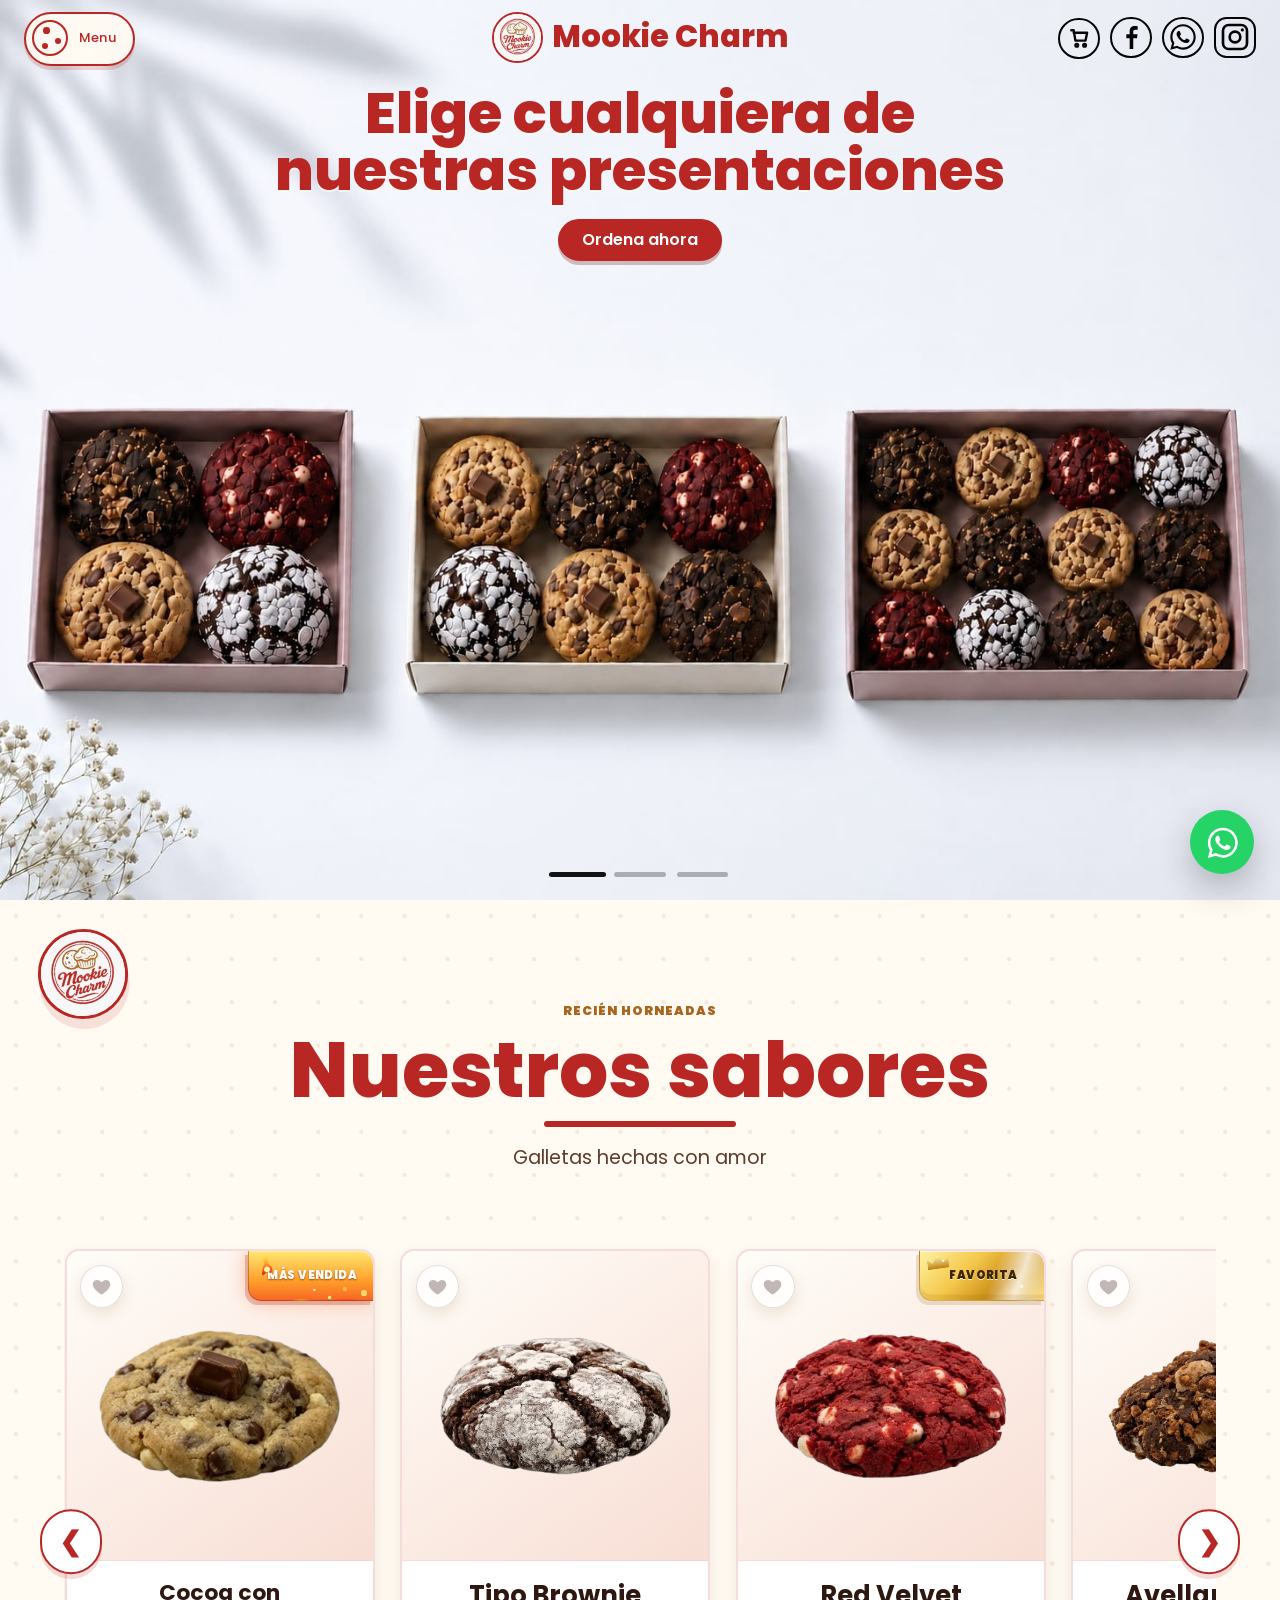
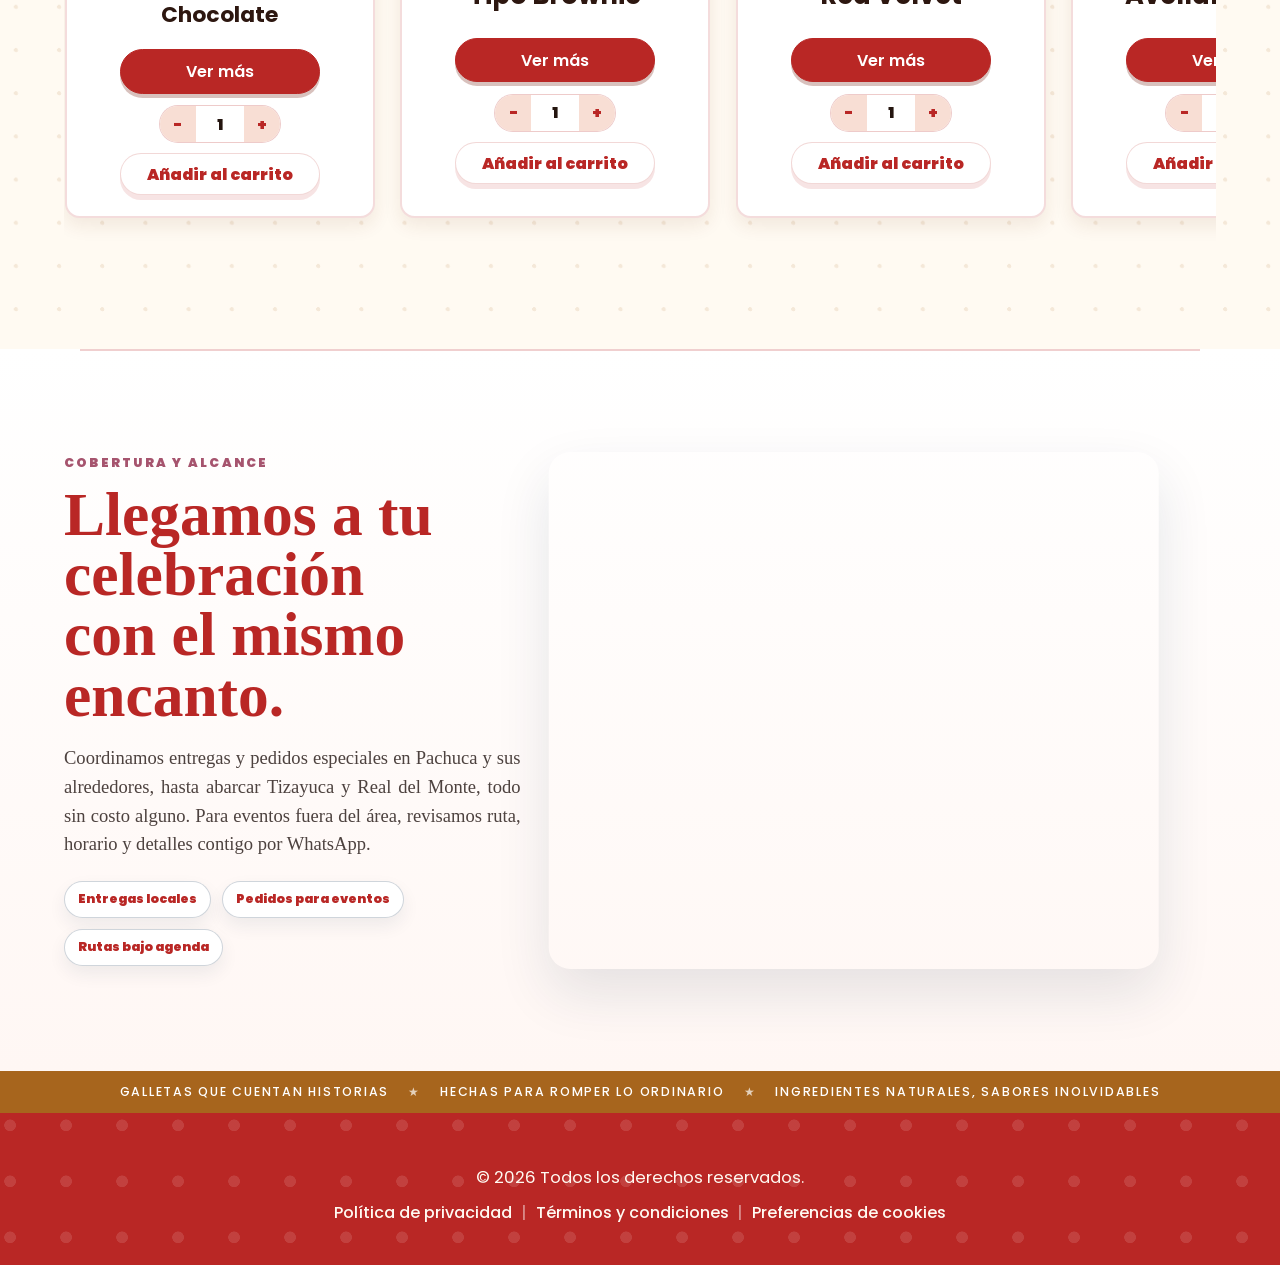
==== index.html @ daa5ffee "sitio web" ====
<!DOCTYPE html>
<html lang="es">
<head>
  <meta charset="UTF-8">
  <meta name="viewport" content="width=device-width, initial-scale=1.0">
  <title>Mookie Charm</title>
  <link rel="icon" type="image/png" href="fotos de la parte principal/favicon.png">
  <link rel="stylesheet" href="styles.css">
</head>
<body>
  <div class="scroll-brand-bar">
    <a class="brand-title" href="index.html" aria-label="Ir al inicio">
      <img class="brand-logo-mark" src="fotos de la parte principal/logo.jpg" alt="">
      <span>Mookie Charm</span>
    </a>
    <div class="brand-socials" aria-label="Redes sociales">
      <a href="https://www.facebook.com/share/p/1GnCS7FKeV/" aria-label="Facebook">
        <svg aria-hidden="true" viewBox="0 0 24 24">
          <path d="M13.7 21v-8h2.8l.4-3h-3.2V8.1c0-.9.3-1.5 1.6-1.5H17V3.9c-.7-.1-1.4-.2-2.2-.2-2.2 0-3.8 1.4-3.8 3.9V10H8.5v3H11v8h2.7Z"/>
        </svg>
      </a>
      <a href="https://wa.me/5217711989704" aria-label="WhatsApp">
        <svg aria-hidden="true" viewBox="0 0 32 32">
          <path d="M16.02 3.2c-7.02 0-12.72 5.7-12.72 12.72 0 2.35.64 4.54 1.76 6.42l-1.78 6.5 6.68-1.75a12.6 12.6 0 0 0 6.06 1.54c7.02 0 12.72-5.7 12.72-12.72S23.04 3.2 16.02 3.2Zm0 23.26c-1.96 0-3.78-.54-5.36-1.48l-.38-.23-3.96 1.04 1.06-3.86-.25-.4a10.45 10.45 0 0 1-1.66-5.61c0-5.83 4.73-10.56 10.56-10.56s10.56 4.73 10.56 10.56-4.74 10.54-10.57 10.54Zm5.8-7.9c-.32-.16-1.88-.93-2.17-1.03-.29-.11-.5-.16-.71.16-.21.31-.81 1.03-.99 1.24-.18.21-.37.24-.69.08-.32-.16-1.34-.49-2.55-1.57-.94-.84-1.58-1.88-1.76-2.19-.18-.32-.02-.49.14-.65.14-.14.32-.37.48-.56.16-.18.21-.32.32-.53.11-.21.05-.4-.03-.56-.08-.16-.71-1.71-.98-2.35-.26-.62-.52-.53-.71-.54h-.61c-.21 0-.56.08-.85.4-.29.32-1.11 1.08-1.11 2.64 0 1.56 1.14 3.07 1.3 3.28.16.21 2.24 3.42 5.43 4.8.76.33 1.35.52 1.81.67.76.24 1.45.21 2 .13.61-.09 1.88-.77 2.15-1.51.26-.74.26-1.38.18-1.51-.08-.13-.29-.21-.61-.37Z"/>
        </svg>
      </a>
      <a href="https://www.instagram.com/mookiecharm?igsh=eWw3ZDB4d2VwajE=" aria-label="Instagram">
        <svg aria-hidden="true" viewBox="0 0 24 24">
          <path d="M7.4 2h9.2A5.4 5.4 0 0 1 22 7.4v9.2a5.4 5.4 0 0 1-5.4 5.4H7.4A5.4 5.4 0 0 1 2 16.6V7.4A5.4 5.4 0 0 1 7.4 2Zm-.2 2A3.2 3.2 0 0 0 4 7.2v9.6A3.2 3.2 0 0 0 7.2 20h9.6a3.2 3.2 0 0 0 3.2-3.2V7.2A3.2 3.2 0 0 0 16.8 4H7.2Zm10.3 1.5a1.2 1.2 0 1 1 0 2.4 1.2 1.2 0 0 1 0-2.4ZM12 7a5 5 0 1 1 0 10 5 5 0 0 1 0-10Zm0 2a3 3 0 1 0 0 6 3 3 0 0 0 0-6Z"/>
        </svg>
      </a>
    </div>
  </div>

  <button class="cart-toggle" type="button" aria-controls="orderCart" aria-expanded="false" aria-label="Abrir carrito">
    <svg aria-hidden="true" viewBox="0 0 24 24">
      <path d="M7 7h12.2l-1.45 7.2H8.55L7 4.8H4.8"/>
      <circle cx="9.8" cy="18.4" r="1.25"/>
      <circle cx="16.9" cy="18.4" r="1.25"/>
    </svg>
    <span class="cart-count" aria-live="polite">0</span>
  </button>

  <aside class="order-cart" id="orderCart" aria-hidden="true" aria-label="Carrito de pedido">
    <div class="cart-panel">
      <div class="cart-header">
        <div>
          <p>Tu pedido</p>
          <h2>Carrito</h2>
        </div>
        <button class="cart-close" type="button" aria-label="Cerrar carrito">&times;</button>
      </div>

      <div class="cart-items" aria-live="polite">
        <a class="cart-empty" href="#sabores">Agregar galletas</a>
      </div>

      <form class="cart-form">
        <label>
          <span class="field-label">Nombre <span class="required-note">(obligatorio)</span></span>
          <input type="text" name="customerName" autocomplete="name" placeholder="Tu nombre" required>
        </label>
        <label>
          Fecha de entrega
          <div class="date-selects" aria-describedby="deliveryDateError">
            <select name="deliveryDay" aria-label="D&iacute;a de entrega" required>
              <option value="">D&iacute;a</option>
            </select>
            <select name="deliveryMonth" aria-label="Mes de entrega" required>
              <option value="">Mes</option>
            </select>
            <select name="deliveryYear" aria-label="A&ntilde;o de entrega" required>
              <option value="">A&ntilde;o</option>
            </select>
          </div>
          <input type="hidden" name="deliveryTime" required>
          <span class="cart-field-error" id="deliveryDateError" aria-live="polite"></span>
        </label>
        <label>
          <span class="field-label">Detalles del pedido <span class="optional-note">(opcional)</span></span>
          <textarea name="orderNotes" rows="3" placeholder="Empaque, direcci&oacute;n o alg&uacute;n detalle especial"></textarea>
        </label>
      </form>

      <div class="cart-reminder">
        <h3>Recuerda</h3>
        <p class="cart-lead-time">Realiza tu orden con por lo menos 2 d&iacute;as de anticipaci&oacute;n.</p>
        <p class="cart-advance-payment">Para que tu pedido sea tomado en cuenta tendr&aacute;s que anticipar el 50% del precio total de tu compra.</p>
        <p class="cart-production-time">Los tiempos de producci&oacute;n por galleta pueden variar.</p>
      </div>

      <p class="availability-hint">Agrega una fecha para continuar.</p>
      <button class="verify-availability" type="button" disabled>Verificar disponibilidad</button>
      <button class="cart-whatsapp" type="button" disabled>Continuar orden en WhatsApp</button>
    </div>
  </aside>

  <header class="hero" id="inicio" aria-label="Portada Mookie Charm">
    <div class="slider" aria-hidden="true">
      <!-- Imagen cambiante 1 -->
      <div class="slide slide-packages is-active" data-title="Presentaciones Mookie Charm" style="background-image: url('fotos de la parte principal/carrusel cajas.jpeg');"></div>

      <!-- Imagen cambiante 2 -->
      <div class="slide slide-pink" data-title="Galletas artesanales" style="background-image: url('fotos de la parte principal/banner\ que\ te\ lleva\ otro\ lado.jpeg');"></div>

      <!-- Imagen cambiante 3 -->
      <div class="slide slide-cookie" data-title="Catering dulce" style="background-image: url('fotos de la parte principal/tercer imagen del carrusel.jpeg');"></div>

      <!-- Para agregar mas imagenes cambiantes, copia una linea de arriba y cambia la ruta -->
    </div>

    <div class="logo-detail-stamp logo-detail-stamp-top" aria-hidden="true">
      <img src="fotos de la parte principal/logo.jpg" alt="">
    </div>
    <div class="logo-detail-rings" aria-hidden="true"></div>

    <div class="special-orders-content">
      <h1>Pedidos especiales</h1>
      <p>Todo lo que deseas y muchos más</p>
      <a class="special-orders-button" href="catering.html">Conocer más</a>
    </div>

    <div class="packages-content" aria-label="Presentaciones Mookie Charm">
      <div class="packages-heading">
        <h1>Elige cualquiera de nuestras presentaciones</h1>
        <a class="packages-button" href="catering.html">Ordena ahora</a>
      </div>
    </div>

    <button class="menu-toggle" type="button" aria-controls="sideMenu" aria-expanded="false">
      <span class="menu-orbit" aria-hidden="true">
        <span></span>
        <span></span>
        <span></span>
      </span>
      <span class="menu-label">Menu</span>
    </button>

    <nav class="side-menu" id="sideMenu" aria-label="Menú principal" aria-hidden="true">
      <div class="menu-topline">
        <a class="menu-brand" href="index.html">Mookie Charm</a>
        <button class="close-menu" type="button" aria-label="Cerrar menú">
          <span>Cerrar</span>
          <span aria-hidden="true">×</span>
        </button>
      </div>
      <div class="menu-stage">
        <div class="menu-links">
          <a href="index.html">
            <span class="menu-number">01</span>
            <span class="menu-link-title">Inicio</span>
            <svg class="menu-link-illustration menu-home-icon" aria-hidden="true" viewBox="0 0 100 100"><path d="M15 47 50 17l35 30M24 43v39h52V43M41 82V59h18v23"/><path d="M68 25v-9h10v18"/></svg>
          </a>
          <a href="nosotros.html">
            <span class="menu-number">02</span>
            <span class="menu-link-title">Nosotros</span>
            <svg class="menu-link-illustration menu-bowl-icon" aria-hidden="true" viewBox="0 0 100 100"><path d="M18 49h64c-2 25-15 35-32 35S20 74 18 49Z"/><path d="M25 56c15 7 35 7 50 0M63 47 78 15M70 17l13 6"/><path class="menu-stir-line" d="M38 39c8-7 21-7 29 0"/></svg>
          </a>
          <a href="catering.html">
            <span class="menu-number">03</span>
            <span class="menu-link-title">Pedidos especiales</span>
            <svg class="menu-link-illustration menu-gift-icon" aria-hidden="true" viewBox="0 0 100 100"><g class="menu-cookie-base"><circle cx="43" cy="64" r="22"/><circle cx="34" cy="57" r="2.2"/><circle cx="50" cy="54" r="2.2"/><circle cx="54" cy="70" r="2.2"/><circle cx="38" cy="73" r="2.2"/></g><g class="menu-piping-bag"><path d="M52 21 82 34 64 55 41 41Z"/><path d="m64 55-7 8-6-13"/><path d="M60 26 48 39M72 31 58 47"/></g><g class="menu-sprinkles"><path d="M67 62h5M61 72l4 3M76 50l4-3M70 75l5-1"/></g></svg>
          </a>
          <a class="menu-coverage-link" href="#cobertura-alcance">
            <span class="menu-number">04</span>
            <span class="menu-link-title">Cobertura y alcance</span>
            <svg class="menu-link-illustration menu-map-icon" aria-hidden="true" viewBox="0 0 100 100"><path class="menu-map-paper" d="M15 23 38 15l24 8 23-8v62l-23 8-24-8-23 8Z"/><path class="menu-map-fold" d="M38 15v62M62 23v62"/><path class="menu-map-route" d="M25 65c10-21 22-6 31-25 6-12 15-13 22-5"/><g class="menu-map-pin"><path d="M71 24c7 0 12 5 12 12 0 9-12 21-12 21S59 45 59 36c0-7 5-12 12-12Z"/><circle cx="71" cy="36" r="4"/></g></svg>
          </a>
        </div>
      </div>
      <div class="menu-crumbs" aria-hidden="true">
        <span></span><span></span><span></span><span></span><span></span>
      </div>
    </nav>

    <div class="slide-lines" aria-label="Indicadores del carrusel">
      <button class="slide-line is-active" type="button" aria-label="Ver imagen 1"></button>
      <button class="slide-line" type="button" aria-label="Ver imagen 2"></button>
      <button class="slide-line" type="button" aria-label="Ver imagen 3"></button>
      <!-- Si agregas mas imagenes al carrusel, agrega aqui otra linea indicadora -->
    </div>
  </header>

  <div class="flavors legacy-flavors" aria-hidden="true">
    <h1>Nuestros sabores</h1>

    <section class="flavor-card flavor-green flavor-featured">
      <div class="flavor-image cookie-visual featured-cookie">
        <img src="fotos de la parte principal/galleta-banner.png" alt="Galleta de cocoa con chocolate semiamargo">
      </div>
      <div class="flavor-copy">
        <h2>Cocoa con Chocolate Semiamargo</h2>
        <p>Galleta elaborada con cacao y trozos de chocolate semiamargo que ofrecen un sabor intenso y equilibrado.</p>
        <div class="flavor-actions">
          <a class="order-button" href="#">Ordena Ahora</a>
          <button class="info-button" type="button" aria-expanded="false" aria-controls="firstCookieDetails">
            Más información
          </button>
        </div>
      </div>
    </section>

    <section class="cookie-details" id="firstCookieDetails" aria-hidden="true">
      <div class="cookie-details-inner">
        <h3>Cocoa con Chocolate Semiamargo</h3>
        <p>
          Una galleta de sabor intenso elaborada con cacao y generosos trozos de chocolate
          semiamargo. Su centro es suave, sus bordes ligeramente crujientes y la dulzura se
          mantiene equilibrada para resaltar las notas profundas del chocolate.
        </p>
        <div class="cookie-details-highlights">
          <span>Cacao intenso</span>
          <span>Centro suave</span>
          <span>Chocolate semiamargo</span>
        </div>
      </div>
    </section>

    <section class="flavor-card flavor-pink">
      <div class="flavor-image cookie-visual">
        <img src="fotos de la parte principal/galleta2-banner.png" alt="Galleta tipo brawnie">
      </div>
      <div class="flavor-copy">
        <h2>Tipo Brawnie</h2>
        <p>Una mezcla suave y dulce con chispas de chocolate que hacen cada mordida mas especial.</p>
        <div class="flavor-actions">
          <a class="order-button" href="#">Ordena Ahora</a>
          <a class="info-button" href="#">Mas informacion</a>
        </div>
      </div>
    </section>

    <section class="flavor-card flavor-yellow">
      <div class="flavor-image cookie-visual">
        <img src="fotos de la parte principal/galleta3-banner.png" alt="Galleta red velvet">
      </div>
      <div class="flavor-copy">
        <h2>Red Velvet</h2>
        <p>Fresca, aromatica y con un toque citrico que combina perfecto con una textura crujiente.</p>
        <div class="flavor-actions">
          <a class="order-button" href="#">Ordena Ahora</a>
          <a class="info-button" href="#">Mas informacion</a>
        </div>
      </div>
    </section>

    <section class="flavor-card flavor-blue">
      <div class="flavor-image cookie-visual">
        <img src="fotos de la parte principal/galleta4-banner.png" alt="Galleta avellana royal">
      </div>
      <div class="flavor-copy">
        <h2>Avellana Royal</h2>
        <p>Galleta cremosa con pedacitos de chocolate y un sabor clasico para los amantes de lo dulce.</p>
        <div class="flavor-actions">
          <a class="order-button" href="#">Ordena Ahora</a>
          <a class="info-button" href="#">Mas informacion</a>
        </div>
      </div>
    </section>

    <section class="flavor-card flavor-orange">
      <div class="flavor-image cookie-visual">
        <img src="fotos de la parte principal/galleta5-banner.png" alt="Galleta mantequilla con chocolate">
      </div>
      <div class="flavor-copy">
        <h2>Mantequilla con Chocolate</h2>
        <p>Notas calidas de canela y caramelo para una galleta suave, intensa y muy aromatica.</p>
        <div class="flavor-actions">
          <a class="order-button" href="#">Ordena Ahora</a>
          <a class="info-button" href="#">Mas informacion</a>
        </div>
      </div>
    </section>

    <section class="flavor-card flavor-lavender">
      <div class="flavor-image cookie-visual">
        <img src="fotos de la parte principal/galleta6-banner.png" alt="Galleta cocoa con chocolate semiamargo">
      </div>
      <div class="flavor-copy">
        <h2>Cocoa con Chocolate Semiamargo</h2>
        <p>Un sabor elegante con cacao ligero, color vibrante y una dulzura balanceada en cada pieza.</p>
        <div class="flavor-actions">
          <a class="order-button" href="#">Ordena Ahora</a>
          <a class="info-button" href="#">Mas informacion</a>
        </div>
      </div>
    </section>
  </div>

  <main class="products-section reveal-section" id="sabores">
    <div class="logo-detail-stamp logo-detail-stamp-products" aria-hidden="true">
      <img src="fotos de la parte principal/logo.jpg" alt="">
    </div>
    <div class="products-heading">
      <p class="products-kicker">Recién horneadas</p>
      <h1>Nuestros sabores</h1>
      <p>Galletas hechas con amor</p>
    </div>

    <div class="products-carousel-shell">
      <button class="products-arrow products-prev" type="button" aria-label="Ver productos anteriores">
        <span aria-hidden="true">&#10094;</span>
      </button>

      <div class="products-carousel" aria-label="Carrusel de productos">
        <article class="product-card product-card-cocoa">
          <div class="product-image">
            <img src="fotos de la parte principal/galleta-nueva.png" alt="Galleta m&aacute;s vendida">
            <button class="favorite-toggle" type="button" aria-label="Marcar Cocoa con Chocolate como favorita" aria-pressed="false">
              <svg aria-hidden="true" viewBox="0 0 24 24">
                <path d="M12 21s-7.2-4.35-9.35-8.9C.85 8.3 3.1 4.5 7.05 4.5c2.05 0 3.7 1.1 4.95 2.7 1.25-1.6 2.9-2.7 4.95-2.7 3.95 0 6.2 3.8 4.4 7.6C19.2 16.65 12 21 12 21Z"/>
              </svg>
            </button>
            <span class="product-badge product-badge-bestseller">
              Más vendida
            </span>
          </div>
          <div class="product-card-content">
            <h2>Cocoa con Chocolate</h2>
            <button class="product-more" type="button" data-product="cocoa" aria-expanded="false">Ver más</button>
            <div class="product-order-controls" data-product="cocoa">
              <div class="quantity-control" aria-label="Cantidad de Cocoa con Chocolate">
                <button class="quantity-step" type="button" data-action="decrease" aria-label="Disminuir cantidad">-</button>
                <input class="quantity-input" type="number" min="1" max="50" value="1" inputmode="numeric" aria-label="Cantidad">
                <button class="quantity-step" type="button" data-action="increase" aria-label="Aumentar cantidad">+</button>
              </div>
              <button class="add-to-cart" type="button" data-product="cocoa">A&ntilde;adir al carrito</button>
            </div>
          </div>
        </article>

        <article class="product-card">
          <div class="product-image">
            <img src="fotos de la parte principal/galleta2-banner.png" alt="Galleta tipo brownie">
            <button class="favorite-toggle" type="button" aria-label="Marcar Tipo Brownie como favorita" aria-pressed="false">
              <svg aria-hidden="true" viewBox="0 0 24 24">
                <path d="M12 21s-7.2-4.35-9.35-8.9C.85 8.3 3.1 4.5 7.05 4.5c2.05 0 3.7 1.1 4.95 2.7 1.25-1.6 2.9-2.7 4.95-2.7 3.95 0 6.2 3.8 4.4 7.6C19.2 16.65 12 21 12 21Z"/>
              </svg>
            </button>
          </div>
          <div class="product-card-content">
            <h2>Tipo Brownie</h2>
            <button class="product-more" type="button" data-product="brownie" aria-expanded="false">Ver más</button>
            <div class="product-order-controls" data-product="brownie">
              <div class="quantity-control" aria-label="Cantidad de Tipo Brownie">
                <button class="quantity-step" type="button" data-action="decrease" aria-label="Disminuir cantidad">-</button>
                <input class="quantity-input" type="number" min="1" max="50" value="1" inputmode="numeric" aria-label="Cantidad">
                <button class="quantity-step" type="button" data-action="increase" aria-label="Aumentar cantidad">+</button>
              </div>
              <button class="add-to-cart" type="button" data-product="brownie">A&ntilde;adir al carrito</button>
            </div>
          </div>
        </article>

        <article class="product-card">
          <div class="product-image">
            <img src="fotos de la parte principal/galleta3-banner.png" alt="Galleta Red Velvet">
            <button class="favorite-toggle" type="button" aria-label="Marcar Red Velvet como favorita" aria-pressed="false">
              <svg aria-hidden="true" viewBox="0 0 24 24">
                <path d="M12 21s-7.2-4.35-9.35-8.9C.85 8.3 3.1 4.5 7.05 4.5c2.05 0 3.7 1.1 4.95 2.7 1.25-1.6 2.9-2.7 4.95-2.7 3.95 0 6.2 3.8 4.4 7.6C19.2 16.65 12 21 12 21Z"/>
              </svg>
            </button>
            <span class="product-badge product-badge-favorite">
              Favorita
            </span>
          </div>
          <div class="product-card-content">
            <h2>Red Velvet</h2>
            <button class="product-more" type="button" data-product="red-velvet" aria-expanded="false">Ver más</button>
            <div class="product-order-controls" data-product="red-velvet">
              <div class="quantity-control" aria-label="Cantidad de Red Velvet">
                <button class="quantity-step" type="button" data-action="decrease" aria-label="Disminuir cantidad">-</button>
                <input class="quantity-input" type="number" min="1" max="50" value="1" inputmode="numeric" aria-label="Cantidad">
                <button class="quantity-step" type="button" data-action="increase" aria-label="Aumentar cantidad">+</button>
              </div>
              <button class="add-to-cart" type="button" data-product="red-velvet">A&ntilde;adir al carrito</button>
            </div>
          </div>
        </article>

        <article class="product-card">
          <div class="product-image">
            <img src="fotos de la parte principal/galleta4-banner.png" alt="Galleta Avellana Royal">
            <button class="favorite-toggle" type="button" aria-label="Marcar Avellana Royal como favorita" aria-pressed="false">
              <svg aria-hidden="true" viewBox="0 0 24 24">
                <path d="M12 21s-7.2-4.35-9.35-8.9C.85 8.3 3.1 4.5 7.05 4.5c2.05 0 3.7 1.1 4.95 2.7 1.25-1.6 2.9-2.7 4.95-2.7 3.95 0 6.2 3.8 4.4 7.6C19.2 16.65 12 21 12 21Z"/>
              </svg>
            </button>
            <span class="product-badge product-badge-new">
              Nueva
            </span>
          </div>
          <div class="product-card-content">
            <h2>Avellana Royal</h2>
            <button class="product-more" type="button" data-product="avellana" aria-expanded="false">Ver más</button>
            <div class="product-order-controls" data-product="avellana">
              <div class="quantity-control" aria-label="Cantidad de Avellana Royal">
                <button class="quantity-step" type="button" data-action="decrease" aria-label="Disminuir cantidad">-</button>
                <input class="quantity-input" type="number" min="1" max="50" value="1" inputmode="numeric" aria-label="Cantidad">
                <button class="quantity-step" type="button" data-action="increase" aria-label="Aumentar cantidad">+</button>
              </div>
              <button class="add-to-cart" type="button" data-product="avellana">A&ntilde;adir al carrito</button>
            </div>
          </div>
        </article>

        <article class="product-card product-card-butter">
          <div class="product-image">
            <img src="fotos de la parte principal/galleta5-banner.png" alt="Galleta de mantequilla con chocolate">
            <button class="favorite-toggle" type="button" aria-label="Marcar Mantequilla con Chocolate como favorita" aria-pressed="false">
              <svg aria-hidden="true" viewBox="0 0 24 24">
                <path d="M12 21s-7.2-4.35-9.35-8.9C.85 8.3 3.1 4.5 7.05 4.5c2.05 0 3.7 1.1 4.95 2.7 1.25-1.6 2.9-2.7 4.95-2.7 3.95 0 6.2 3.8 4.4 7.6C19.2 16.65 12 21 12 21Z"/>
              </svg>
            </button>
          </div>
          <div class="product-card-content">
            <h2>Mantequilla con Chocolate</h2>
            <button class="product-more" type="button" data-product="mantequilla" aria-expanded="false">Ver más</button>
            <div class="product-order-controls" data-product="mantequilla">
              <div class="quantity-control" aria-label="Cantidad de Mantequilla con Chocolate">
                <button class="quantity-step" type="button" data-action="decrease" aria-label="Disminuir cantidad">-</button>
                <input class="quantity-input" type="number" min="1" max="50" value="1" inputmode="numeric" aria-label="Cantidad">
                <button class="quantity-step" type="button" data-action="increase" aria-label="Aumentar cantidad">+</button>
              </div>
              <button class="add-to-cart" type="button" data-product="mantequilla">A&ntilde;adir al carrito</button>
            </div>
          </div>
        </article>

        <article class="product-card">
          <div class="product-image">
            <img src="fotos de la parte principal/galleta6-banner.png" alt="Galleta de cocoa intensa">
            <button class="favorite-toggle" type="button" aria-label="Marcar Cocoa Intensa como favorita" aria-pressed="false">
              <svg aria-hidden="true" viewBox="0 0 24 24">
                <path d="M12 21s-7.2-4.35-9.35-8.9C.85 8.3 3.1 4.5 7.05 4.5c2.05 0 3.7 1.1 4.95 2.7 1.25-1.6 2.9-2.7 4.95-2.7 3.95 0 6.2 3.8 4.4 7.6C19.2 16.65 12 21 12 21Z"/>
              </svg>
            </button>
          </div>
          <div class="product-card-content">
            <h2>Cocoa Intensa</h2>
            <button class="product-more" type="button" data-product="cocoa-intensa" aria-expanded="false">Ver más</button>
            <div class="product-order-controls" data-product="cocoa-intensa">
              <div class="quantity-control" aria-label="Cantidad de Cocoa Intensa">
                <button class="quantity-step" type="button" data-action="decrease" aria-label="Disminuir cantidad">-</button>
                <input class="quantity-input" type="number" min="1" max="50" value="1" inputmode="numeric" aria-label="Cantidad">
                <button class="quantity-step" type="button" data-action="increase" aria-label="Aumentar cantidad">+</button>
              </div>
              <button class="add-to-cart" type="button" data-product="cocoa-intensa">A&ntilde;adir al carrito</button>
            </div>
          </div>
        </article>
      </div>

      <button class="products-arrow products-next" type="button" aria-label="Ver productos siguientes">
        <span aria-hidden="true">&#10095;</span>
      </button>
    </div>

    <section class="product-detail-card" id="productDetail" aria-hidden="true">
      <button class="product-detail-close" type="button" aria-label="Cerrar información">×</button>
      <p class="product-detail-label">Conoce tu galleta</p>
      <h2></h2>
      <p class="product-detail-description"></p>
      <div class="product-detail-highlights"></div>
    </section>
  </main>

  <section class="coverage-section reveal-section" id="cobertura-alcance" aria-labelledby="coverageTitle">
    <div class="coverage-inner">
      <div class="coverage-copy">
        <p class="coverage-kicker">Cobertura y alcance</p>
        <h1 id="coverageTitle">Llegamos a tu celebraci&oacute;n con el mismo encanto.</h1>
        <p>
          Coordinamos entregas y pedidos especiales en Pachuca y sus alrededores,
          hasta abarcar Tizayuca y Real del Monte, todo sin costo alguno. Para
          eventos fuera del &aacute;rea, revisamos ruta, horario y detalles contigo por
          WhatsApp.
        </p>
        <div class="coverage-service-bar" aria-label="Opciones de cobertura">
          <span>Entregas locales</span>
          <span>Pedidos para eventos</span>
          <span>Rutas bajo agenda</span>
        </div>
      </div>

      <div class="coverage-map" aria-label="Mapa de Google Maps de Pachuca">
        <iframe
          title="Mapa de Pachuca, Hidalgo"
          src="https://www.google.com/maps?q=Pachuca%20de%20Soto%2C%20Hidalgo%2C%20Mexico&z=12&output=embed"
          loading="lazy"
          referrerpolicy="no-referrer-when-downgrade"
          allowfullscreen>
        </iframe>
      </div>
    </div>
  </section>

  <div class="about-marquee" aria-hidden="true">
    <span>Galletas que cuentan historias</span>
    <span>Hechas para romper lo ordinario</span>
    <span>Ingredientes naturales, sabores inolvidables</span>
  </div>

  <footer class="site-footer">
    <div class="footer-main">
      <p class="footer-copyright">&copy; 2026 Todos los derechos reservados.</p>
      <nav class="footer-legal" aria-label="Enlaces legales">
        <a href="politica-privacidad.html">Política de privacidad</a>
        <a href="terminos-condiciones.html">Términos y condiciones</a>
        <a href="#">Preferencias de cookies</a>
      </nav>
    </div>
  </footer>

  <!-- Boton WhatsApp: reemplaza el # por tu link, ejemplo:
       https://wa.me/5215512345678?text=Hola%2C%20quiero%20informacion -->
  <a class="whatsapp-button" href="https://wa.me/5217711989704" target="_blank" rel="noopener" aria-label="Contactar por WhatsApp">
    <svg aria-hidden="true" viewBox="0 0 32 32">
      <path d="M16.02 3.2c-7.02 0-12.72 5.7-12.72 12.72 0 2.35.64 4.54 1.76 6.42l-1.78 6.5 6.68-1.75a12.6 12.6 0 0 0 6.06 1.54c7.02 0 12.72-5.7 12.72-12.72S23.04 3.2 16.02 3.2Zm0 23.26c-1.96 0-3.78-.54-5.36-1.48l-.38-.23-3.96 1.04 1.06-3.86-.25-.4a10.45 10.45 0 0 1-1.66-5.61c0-5.83 4.73-10.56 10.56-10.56s10.56 4.73 10.56 10.56-4.74 10.54-10.57 10.54Zm5.8-7.9c-.32-.16-1.88-.93-2.17-1.03-.29-.11-.5-.16-.71.16-.21.31-.81 1.03-.99 1.24-.18.21-.37.24-.69.08-.32-.16-1.34-.49-2.55-1.57-.94-.84-1.58-1.88-1.76-2.19-.18-.32-.02-.49.14-.65.14-.14.32-.37.48-.56.16-.18.21-.32.32-.53.11-.21.05-.4-.03-.56-.08-.16-.71-1.71-.98-2.35-.26-.62-.52-.53-.71-.54h-.61c-.21 0-.56.08-.85.4-.29.32-1.11 1.08-1.11 2.64 0 1.56 1.14 3.07 1.3 3.28.16.21 2.24 3.42 5.43 4.8.76.33 1.35.52 1.81.67.76.24 1.45.21 2 .13.61-.09 1.88-.77 2.15-1.51.26-.74.26-1.38.18-1.51-.08-.13-.29-.21-.61-.37Z"/>
    </svg>
  </a>

  <script src="script.js"></script>
</body>
</html>
---- styles.css ----
@import url("https://fonts.googleapis.com/css2?family=Playfair+Display:wght@700;800&family=Poppins:wght@400;500;600&display=swap");

* {
  box-sizing: border-box;
}

html {
  scroll-behavior: smooth;
}

body {
  margin: 0;
  color: #111;
  font-family: Arial, Helvetica, sans-serif;
  background: #fff7f4;
}

button,
a {
  font: inherit;
}

p,
li,
label,
figcaption,
.cart-empty,
.cart-field-error,
.availability-hint {
  text-align: justify;
  text-justify: inter-word;
}

.scroll-brand-bar {
  position: fixed;
  z-index: 18;
  top: 0;
  left: 0;
  display: flex;
  align-items: center;
  justify-content: center;
  width: 100%;
  height: clamp(4rem, 6vw, 5rem);
  border-bottom: 2px solid transparent;
  background: transparent;
  box-shadow: none;
  pointer-events: auto;
  transition: background 280ms ease, border-color 280ms ease, box-shadow 280ms ease;
}

.scroll-brand-bar.is-visible {
  border-bottom-color: rgba(0, 0, 0, 0.08);
  background: rgba(216, 160, 176, 0.94);
  box-shadow: 0 10px 30px rgba(112, 58, 76, 0.2);
  backdrop-filter: blur(12px);
}

.brand-title {
  color: #050505;
  font-family: Georgia, "Times New Roman", serif;
  font-size: clamp(1.4rem, 2.4vw, 2.1rem);
  font-weight: 900;
  text-decoration: none;
}

.brand-title:focus-visible {
  outline: 0;
}

.hero {
  position: relative;
  min-height: 100vh;
  overflow: hidden;
  background: #cf879b;
}

.slider,
.slide {
  position: absolute;
  inset: 0;
}

.slide {
  opacity: 0;
  transition: opacity 800ms ease;
  background-position: center;
  background-repeat: no-repeat;
  background-size: cover;
}

.slide.is-active {
  opacity: 1;
}

.special-orders-content {
  position: absolute;
  z-index: 14;
  top: 50%;
  left: clamp(5rem, 9vw, 9rem);
  width: min(34rem, calc(100% - 10rem));
  color: #111;
  opacity: 0;
  pointer-events: none;
  transform: translateY(-42%);
  transition: opacity 350ms ease, transform 350ms ease;
}

.hero:has(.slide-pink.is-active) .special-orders-content {
  opacity: 1;
  pointer-events: auto;
  transform: translateY(-50%);
}

.slide-packages {
  background-position: center;
}

.packages-content {
  position: absolute;
  z-index: 14;
  inset: 0;
  display: flex;
  flex-direction: column;
  justify-content: flex-start;
  padding: clamp(5.4rem, 9vh, 7.2rem) clamp(1.2rem, 5vw, 5rem) 0;
  color: #111;
  opacity: 0;
  pointer-events: none;
  transition: opacity 350ms ease;
}

.hero:has(.slide-packages.is-active) .packages-content {
  opacity: 1;
  pointer-events: auto;
}

.packages-heading {
  display: flex;
  align-items: center;
  flex-direction: column;
  gap: clamp(0.8rem, 1.8vw, 1.25rem);
  max-width: min(940px, 90vw);
  margin-inline: auto;
  text-align: center;
}

.packages-heading h1 {
  margin: 0;
  font-family: Georgia, "Times New Roman", serif;
  font-size: clamp(2rem, 4.4vw, 4.6rem);
  line-height: 0.98;
  text-wrap: balance;
  text-shadow: 0 2px 14px rgba(255, 255, 255, 0.7);
}

.packages-button {
  display: inline-flex;
  align-items: center;
  justify-content: center;
  min-height: 2.65rem;
  padding: 0.6rem 1.35rem;
  border: 2px solid #111;
  border-radius: 999px;
  background: #12304a;
  color: #fff;
  box-shadow: 0 5px 0 rgba(5, 22, 37, 0.68);
  font-weight: 900;
  line-height: 1;
  text-decoration: none;
  text-transform: uppercase;
  transition: transform 180ms ease, box-shadow 180ms ease, background 180ms ease;
}

.packages-button:hover,
.packages-button:focus-visible {
  background: #1b466b;
  outline: 0;
  transform: translateY(-2px);
  box-shadow: 0 7px 0 rgba(5, 22, 37, 0.76);
}

.special-orders-content h1 {
  margin: 0;
  font-family: Georgia, "Times New Roman", serif;
  font-size: clamp(2.5rem, 5.6vw, 5.8rem);
  line-height: 0.95;
}

.special-orders-content p {
  margin: 1rem 0 1.6rem;
  font-size: clamp(1.05rem, 1.8vw, 1.55rem);
  font-weight: 700;
}

.special-orders-button {
  display: inline-flex;
  align-items: center;
  justify-content: center;
  min-height: 2.5rem;
  padding: 0.55rem 1.25rem;
  border: 2px solid #050505;
  border-radius: 999px;
  background: #d8a0b0;
  color: #050505;
  box-shadow: 0 5px 0 rgba(177, 105, 126, 0.72);
  font-weight: 900;
  line-height: 1;
  text-decoration: none;
  transition: transform 180ms ease, box-shadow 180ms ease, background 180ms ease;
}

.special-orders-button:hover,
.special-orders-button:focus-visible {
  background: #c98297;
  outline: 0;
  transform: translateY(-2px);
  box-shadow: 0 7px 0 rgba(177, 105, 126, 0.82);
}

.menu-toggle {
  position: fixed;
  z-index: 28;
  top: calc((clamp(4rem, 6vw, 5rem) - 3.3rem) / 2);
  left: clamp(1rem, 2vw, 1.5rem);
  display: inline-flex;
  align-items: center;
  gap: 0.65rem;
  min-height: 3.3rem;
  padding: 0.35rem 1rem 0.55rem 0.4rem;
  border: 2px solid #111;
  border-radius: 999px;
  color: #111;
  background: rgba(255, 247, 244, 0.88);
  box-shadow: 0 6px 0 rgba(17, 17, 17, 0.18);
  font-size: 0.82rem;
  font-weight: 900;
  letter-spacing: 0.08em;
  text-transform: uppercase;
  cursor: pointer;
  backdrop-filter: blur(8px);
  transition: transform 180ms ease, box-shadow 180ms ease, background 180ms ease;
}

.menu-toggle:hover,
.menu-toggle:focus-visible {
  background: #fff;
  outline: 0;
  transform: translateY(-2px) rotate(-1deg);
  box-shadow: 0 8px 0 rgba(17, 17, 17, 0.2);
}

.menu-orbit {
  position: relative;
  display: block;
  width: 2.25rem;
  height: 2.25rem;
  border: 2px solid #111;
  border-radius: 50%;
  transition: transform 400ms ease;
}

.menu-toggle:hover .menu-orbit {
  transform: rotate(90deg);
}

.menu-orbit span {
  position: absolute;
  width: 0.42rem;
  height: 0.42rem;
  border-radius: 50%;
  background: #111;
}

.menu-orbit span:nth-child(1) {
  top: 0.35rem;
  left: 0.55rem;
}

.menu-orbit span:nth-child(2) {
  right: 0.32rem;
  bottom: 0.58rem;
}

.menu-orbit span:nth-child(3) {
  bottom: 0.27rem;
  left: 0.45rem;
}

.side-menu {
  position: fixed;
  z-index: 40;
  inset: 0;
  overflow: hidden;
  padding: clamp(1.2rem, 3vw, 2.5rem);
  color: #17100c;
  background: #d7a1b0;
  clip-path: circle(0 at 3.2rem 3.2rem);
  visibility: hidden;
  pointer-events: none;
  transition: clip-path 700ms cubic-bezier(0.77, 0, 0.18, 1), visibility 0s 700ms;
}

.side-menu.is-open {
  clip-path: circle(150vmax at 3.2rem 3.2rem);
  visibility: visible;
  pointer-events: auto;
  transition: clip-path 700ms cubic-bezier(0.77, 0, 0.18, 1);
}

.menu-topline {
  position: relative;
  z-index: 2;
  display: flex;
  align-items: center;
  justify-content: space-between;
  padding-bottom: 1rem;
  border-bottom: 2px solid rgba(23, 16, 12, 0.8);
}

.menu-brand {
  color: inherit;
  font-family: Georgia, "Times New Roman", serif;
  font-size: clamp(1.35rem, 2.3vw, 2.2rem);
  font-weight: 900;
  text-decoration: none;
}

.close-menu {
  display: inline-flex;
  align-items: center;
  gap: 0.7rem;
  border: 0;
  padding: 0;
  color: inherit;
  background: transparent;
  font-size: 0.78rem;
  font-weight: 900;
  letter-spacing: 0.1em;
  text-transform: uppercase;
  cursor: pointer;
}

.close-menu span:last-child {
  display: grid;
  place-items: center;
  width: 2.7rem;
  height: 2.7rem;
  border: 2px solid #050505;
  border-radius: 50%;
  font-size: 1.8rem;
  line-height: 1;
  transition: transform 250ms ease, background 250ms ease;
}

.close-menu:hover span:last-child,
.close-menu:focus-visible span:last-child {
  background: #fff7f4;
  transform: rotate(90deg);
}

.close-menu:focus-visible {
  outline: 0;
}

.menu-stage {
  position: relative;
  z-index: 2;
  display: grid;
  grid-template-columns: minmax(11rem, 0.65fr) minmax(24rem, 2fr) minmax(11rem, 0.65fr);
  align-items: end;
  gap: clamp(1.5rem, 4vw, 5rem);
  min-height: calc(100% - 4rem);
  padding-block: clamp(2rem, 6vh, 5rem) 1rem;
}

.menu-intro {
  align-self: start;
  max-width: 13rem;
  padding-top: 0.6rem;
}

.menu-kicker {
  display: block;
  margin-bottom: 0.75rem;
  font-size: 0.7rem;
  font-weight: 900;
  letter-spacing: 0.14em;
  text-transform: uppercase;
}

.menu-intro p,
.menu-signature {
  margin: 0;
  font-family: Georgia, "Times New Roman", serif;
  font-size: clamp(1.15rem, 1.8vw, 1.75rem);
  line-height: 1.15;
}

.menu-links {
  display: grid;
  align-self: center;
}

.menu-links a {
  display: grid;
  grid-template-columns: 2.5rem 1fr auto;
  align-items: center;
  gap: 1rem;
  padding: clamp(0.8rem, 1.8vh, 1.4rem) 0.5rem;
  border-bottom: 2px solid rgba(23, 16, 12, 0.8);
  color: inherit;
  text-decoration: none;
  transition: padding 250ms ease, background 250ms ease, transform 250ms ease;
}

.menu-links a:first-child {
  border-top: 2px solid rgba(23, 16, 12, 0.8);
}

.menu-links a:hover,
.menu-links a:focus-visible {
  padding-inline: 1.2rem;
  background: #fff7f4;
  outline: 0;
  transform: rotate(-0.5deg);
}

.menu-number {
  align-self: start;
  padding-top: 0.45rem;
  font-size: 0.68rem;
  font-weight: 900;
}

.menu-link-title {
  font-family: Georgia, "Times New Roman", serif;
  font-size: clamp(2.4rem, 5.6vw, 6.5rem);
  font-weight: 900;
  letter-spacing: -0.06em;
  line-height: 0.88;
}

.menu-link-copy {
  max-width: 8rem;
  font-size: 0.72rem;
  font-weight: 800;
  line-height: 1.2;
  text-align: right;
  text-transform: uppercase;
}

.menu-signature {
  align-self: end;
  text-align: right;
}

.menu-crumbs span {
  position: absolute;
  z-index: 1;
  display: block;
  border: 2px solid rgba(23, 16, 12, 0.75);
  border-radius: 48% 52% 56% 44%;
  background: #bd7187;
  transform: rotate(25deg);
}

.menu-crumbs span:nth-child(1) {
  top: 18%;
  right: 7%;
  width: 4rem;
  height: 4rem;
}

.menu-crumbs span:nth-child(2) {
  right: 24%;
  bottom: 5%;
  width: 1.6rem;
  height: 1.6rem;
}

.menu-crumbs span:nth-child(3) {
  top: 32%;
  left: 5%;
  width: 1rem;
  height: 1rem;
}

.menu-crumbs span:nth-child(4) {
  top: 12%;
  left: 42%;
  width: 0.7rem;
  height: 0.7rem;
}

.menu-crumbs span:nth-child(5) {
  right: 3%;
  bottom: 30%;
  width: 0.9rem;
  height: 0.9rem;
}

body.menu-open {
  overflow: hidden;
}

@media (prefers-reduced-motion: reduce) {
  .side-menu,
  .menu-toggle,
  .menu-orbit,
  .menu-links a,
  .close-menu span:last-child {
    transition-duration: 1ms;
  }
}

.carousel-arrow {
  position: absolute;
  z-index: 15;
  top: 50%;
  display: grid;
  place-items: center;
  width: 2.6rem;
  height: 3.5rem;
  border: 0;
  padding: 0;
  background: transparent;
  color: #fff;
  font-size: 2.25rem;
  font-weight: 700;
  line-height: 1;
  -webkit-text-stroke: 1px rgba(0, 0, 0, 0.85);
  text-shadow: 0 2px 7px rgba(0, 0, 0, 0.85);
  cursor: pointer;
  transform: translateY(-50%);
  transition: color 180ms ease, transform 180ms ease, opacity 180ms ease;
}

.carousel-arrow:hover,
.carousel-arrow:focus-visible {
  color: #fff;
  outline: 0;
}

.carousel-prev {
  left: clamp(1rem, 3vw, 2rem);
}

.carousel-next {
  right: clamp(1rem, 3vw, 2rem);
}

.carousel-prev:hover,
.carousel-prev:focus-visible {
  transform: translateY(-50%) translateX(-3px);
}

.carousel-next:hover,
.carousel-next:focus-visible {
  transform: translateY(-50%) translateX(3px);
}

.slide-lines {
  position: absolute;
  z-index: 16;
  left: 50%;
  bottom: 1.45rem;
  display: flex;
  gap: 0.7rem;
  transform: translateX(-50%);
}

.slide-line {
  width: clamp(2.2rem, 4vw, 4rem);
  height: 0.32rem;
  border: 0;
  border-radius: 999px;
  background: rgba(0, 0, 0, 0.28);
  cursor: pointer;
  transition: background 180ms ease, transform 180ms ease;
}

.slide-line.is-active {
  background: rgba(0, 0, 0, 0.92);
  transform: scaleX(1.12);
}

.whatsapp-button {
  position: fixed;
  z-index: 28;
  right: clamp(1rem, 3vw, 1.6rem);
  bottom: clamp(1rem, 3vw, 1.6rem);
  display: grid;
  place-items: center;
  width: 4rem;
  height: 4rem;
  border-radius: 50%;
  background: #25d366;
  color: #fff;
  font-size: 1rem;
  font-weight: 900;
  letter-spacing: 0;
  text-decoration: none;
  box-shadow: 0 14px 34px rgba(0, 0, 0, 0.24);
  transition: transform 180ms ease, box-shadow 180ms ease, background 180ms ease;
}

.whatsapp-button svg {
  width: 2.35rem;
  height: 2.35rem;
  fill: currentColor;
}

.whatsapp-button:hover,
.whatsapp-button:focus-visible {
  background: #1ebe5d;
  box-shadow: 0 18px 42px rgba(0, 0, 0, 0.3);
  outline: 0;
  transform: translateY(-3px);
}

.flavors {
  padding: clamp(2rem, 5vw, 4.2rem) clamp(1.2rem, 5vw, 5.5rem) 5rem;
  background: #fff;
}

.flavors h1 {
  margin: 0 0 clamp(3rem, 7vw, 6.4rem);
  color: #050505;
  font-family: Impact, "Arial Black", sans-serif;
  font-size: clamp(3rem, 6vw, 5.8rem);
  font-weight: 900;
  line-height: 0.95;
}

.flavor-card {
  --flavor-color: #fff7f4;
  display: grid;
  grid-template-columns: minmax(260px, 1.05fr) minmax(280px, 0.95fr);
  align-items: center;
  gap: clamp(1rem, 2.8vw, 2.6rem);
  height: clamp(240px, 28vw, 310px);
  max-width: 980px;
  margin: 0;
  margin-inline: auto;
  padding: clamp(0.8rem, 1.8vw, 1.4rem) clamp(1.2rem, 3.2vw, 3rem);
  border: 0;
  border-radius: clamp(1.2rem, 2.6vw, 2rem);
  background: #fffaf7;
  box-shadow: 0 16px 38px rgba(35, 24, 23, 0.08);
  overflow: visible;
  transition: background-color 240ms ease, box-shadow 240ms ease, transform 240ms ease;
}

.flavor-featured {
  background: #fffaf7;
}

.flavor-card:hover,
.flavor-card:focus-within {
  background: var(--flavor-color);
  box-shadow: 0 22px 52px rgba(35, 24, 23, 0.16);
  transform: translateY(-4px);
}

.flavor-featured:hover,
.flavor-featured:focus-within {
  background: var(--flavor-color);
}

.flavor-copy {
  display: flex;
  flex-direction: column;
  align-items: center;
  justify-content: center;
  max-width: 360px;
  min-height: 0;
  justify-self: center;
  text-align: center;
}

.flavor-card + .flavor-card {
  margin-top: clamp(2.4rem, 5vw, 4.8rem);
}

.cookie-details + .flavor-card {
  margin-top: clamp(2.4rem, 5vw, 4.8rem);
}

.flavor-green {
  --flavor-color: #cfe8cf;
}

.flavor-pink {
  --flavor-color: #bff3e0;
}

.flavor-yellow {
  --flavor-color: #ffe96d;
}

.flavor-blue {
  --flavor-color: #9edcff;
}

.flavor-orange {
  --flavor-color: #ffb15c;
}

.flavor-lavender {
  --flavor-color: #c7a5ff;
}

.flavor-left .flavor-copy {
  grid-column: 1;
  grid-row: 1;
}

.flavor-left .flavor-image {
  grid-column: 2;
  grid-row: 1;
}

.flavor-copy h2 {
  margin: 0 0 clamp(0.9rem, 1.8vw, 1.6rem);
  color: #050505;
  font-family: Impact, "Arial Black", sans-serif;
  font-size: clamp(1.75rem, 2.8vw, 2.65rem);
  font-weight: 900;
  line-height: 0.95;
}

.flavor-copy p {
  margin: 0;
  color: #231817;
  font-family: Georgia, "Times New Roman", serif;
  font-size: clamp(0.95rem, 1.35vw, 1.15rem);
  line-height: 1.18;
}

.flavor-image {
  width: 100%;
  min-height: clamp(190px, 22vw, 260px);
}

.cookie-visual {
  display: flex;
  align-items: center;
  justify-content: center;
  min-height: clamp(190px, 22vw, 260px);
  overflow: visible;
  border-radius: 0;
}

.flavor-image img {
  display: block;
  width: min(100%, 560px);
  height: auto;
  margin-inline: auto;
  object-fit: contain;
  filter: drop-shadow(0 18px 20px rgba(35, 24, 23, 0.18));
}

.cookie-visual img {
  width: auto;
  height: clamp(235px, 29vw, 335px);
  max-width: min(146%, 560px);
  object-fit: contain;
  transform: translate(-8%, -5%) rotate(18deg);
  transform-origin: center;
}

.featured-cookie img {
  transform: translate(-8%, -5%) rotate(-8deg);
}

.flavor-actions {
  display: flex;
  flex-wrap: wrap;
  gap: 0.55rem;
  justify-content: center;
  width: 100%;
  margin-top: clamp(0.75rem, 1.6vw, 1.25rem);
}

.order-button,
.info-button {
  display: inline-flex;
  align-items: center;
  justify-content: center;
  min-width: clamp(7.6rem, 10vw, 9rem);
  min-height: 2.25rem;
  padding: 0.45rem 1rem;
  border-radius: 999px;
  font-size: clamp(0.82rem, 1vw, 0.98rem);
  font-weight: 900;
  line-height: 1;
  text-decoration: none;
  cursor: pointer;
  transition: transform 180ms ease, box-shadow 180ms ease, background 180ms ease, color 180ms ease;
}

.order-button {
  border: 2px solid #050505;
  background: #d8a0b0;
  color: #050505;
  box-shadow: 0 5px 0 rgba(177, 105, 126, 0.72);
}

.info-button {
  border: 2px solid #111;
  background: transparent;
  color: #111;
  box-shadow: none;
}

.order-button:hover,
.order-button:focus-visible,
.info-button:hover,
.info-button:focus-visible {
  background: #c98297;
  color: #050505;
  outline: 0;
  transform: translateY(-2px);
  box-shadow: 0 7px 0 rgba(177, 105, 126, 0.82);
}

.cookie-details {
  display: grid;
  grid-template-rows: 0fr;
  width: min(900px, calc(100% - 2rem));
  margin: 0 auto;
  border-radius: 0 0 clamp(1.2rem, 2.6vw, 2rem) clamp(1.2rem, 2.6vw, 2rem);
  background: #cfe8cf;
  box-shadow: 0 16px 38px rgba(35, 24, 23, 0);
  opacity: 0;
  overflow: hidden;
  transform: translateY(-1rem);
  transition: grid-template-rows 320ms ease, opacity 240ms ease,
    transform 320ms ease, box-shadow 320ms ease, margin-top 320ms ease;
}

.cookie-details.is-open {
  grid-template-rows: 1fr;
  margin-top: 0.65rem;
  box-shadow: 0 16px 38px rgba(35, 24, 23, 0.1);
  opacity: 1;
  transform: translateY(0);
}

.cookie-details-inner {
  min-height: 0;
  padding: 0 clamp(1.4rem, 4vw, 3.5rem);
  text-align: center;
  visibility: hidden;
  transition: padding 320ms ease, visibility 0s linear 320ms;
}

.cookie-details.is-open .cookie-details-inner {
  padding-block: clamp(1.6rem, 3vw, 2.5rem);
  visibility: visible;
  transition-delay: 0s;
}

.cookie-details h3 {
  margin: 0 0 0.8rem;
  font-family: Impact, "Arial Black", sans-serif;
  font-size: clamp(1.55rem, 3vw, 2.35rem);
  line-height: 1;
}

.cookie-details p {
  max-width: 680px;
  margin: 0 auto;
  color: #231817;
  font-family: Georgia, "Times New Roman", serif;
  font-size: clamp(0.95rem, 1.3vw, 1.1rem);
  line-height: 1.45;
}

.cookie-details-highlights {
  display: flex;
  flex-wrap: wrap;
  justify-content: center;
  gap: 0.55rem;
  margin-top: 1.2rem;
}

.cookie-details-highlights span {
  padding: 0.5rem 0.9rem;
  border: 2px solid rgba(0, 0, 0, 0.72);
  border-radius: 999px;
  font-size: 0.88rem;
  font-weight: 800;
}

.site-footer {
  color: #050505;
  text-align: center;
}

.brand-socials {
  position: absolute;
  right: clamp(1rem, 2vw, 1.5rem);
  display: flex;
  align-items: center;
  justify-content: center;
  gap: 0.65rem;
}

.brand-socials a {
  display: grid;
  place-items: center;
  width: 2.6rem;
  height: 2.6rem;
  border: 2px solid #050505;
  background: transparent;
  color: #050505;
  transition:
    transform 180ms ease,
    color 180ms ease,
    background 180ms ease,
    border-color 180ms ease,
    box-shadow 180ms ease;
}

.brand-socials a[aria-label="Facebook"] {
  border-radius: 50%;
}

.brand-socials a[aria-label="WhatsApp"] {
  border-radius: 50%;
}

.brand-socials a[aria-label="Instagram"] {
  border-radius: 0.78rem;
}

.brand-socials svg {
  width: 2rem;
  height: 2rem;
  fill: currentColor;
}

.brand-socials a:hover,
.brand-socials a:focus-visible {
  color: #fff;
  outline: 0;
  transform: translateY(-3px);
}

.brand-socials a[aria-label="Facebook"]:hover,
.brand-socials a[aria-label="Facebook"]:focus-visible {
  background: #1877f2;
  border-color: #1877f2;
  box-shadow: 0 0 18px rgba(24, 119, 242, 0.65);
}

.brand-socials a[aria-label="WhatsApp"]:hover,
.brand-socials a[aria-label="WhatsApp"]:focus-visible {
  background: #25d366;
  border-color: #25d366;
  box-shadow: 0 0 18px rgba(37, 211, 102, 0.65);
}

.brand-socials a[aria-label="Instagram"]:hover,
.brand-socials a[aria-label="Instagram"]:focus-visible {
  background: linear-gradient(135deg, #feda75, #fa7e1e 30%, #d62976 58%, #962fbf 78%, #4f5bd5);
  border-color: #d62976;
  box-shadow: 0 0 18px rgba(214, 41, 118, 0.6);
}

.footer-main {
  display: flex;
  align-items: center;
  flex-direction: column;
  justify-content: center;
  padding: clamp(2.3rem, 4vw, 3.5rem) 1.5rem 2.5rem;
  background: #d8a0b0;
}

.footer-logo-frame {
  position: relative;
  width: min(30rem, 78vw);
  aspect-ratio: 665 / 403;
  margin-bottom: clamp(1.2rem, 2.5vw, 2rem);
  overflow: hidden;
}

.footer-logo {
  position: absolute;
  top: -68.5%;
  left: -25.3%;
  width: 154%;
  max-width: none;
  height: auto;
}

.footer-copyright {
  margin: 0 0 0.65rem;
  font-size: clamp(0.9rem, 1.3vw, 1.15rem);
}

.footer-legal {
  display: flex;
  flex-wrap: wrap;
  justify-content: center;
  gap: 0.45rem 0;
}

.footer-legal a {
  color: inherit;
  font-size: clamp(0.85rem, 1.25vw, 1.08rem);
  text-decoration: none;
}

.footer-legal a + a::before {
  content: "|";
  margin-inline: 0.55rem;
  color: rgba(0, 0, 0, 0.45);
}

.footer-legal a:hover,
.footer-legal a:focus-visible {
  text-decoration: underline;
  outline: 0;
}

.about-marquee {
  display: flex;
  flex-wrap: wrap;
  justify-content: center;
  gap: 0.55rem 1.2rem;
  padding: 0.78rem 1.2rem;
  color: #ffffff;
  background: #050505;
  font-size: 0.78rem;
  font-weight: 500;
  letter-spacing: 0.14em;
  line-height: 1.4;
  text-transform: uppercase;
}

.about-marquee span + span::before {
  margin-right: 1.2rem;
  color: #ffffff;
  opacity: 0.7;
  content: "★";
}

@media (max-width: 760px) {
  .hero {
    min-height: 100svh;
  }

  .special-orders-content {
    left: 4.5rem;
    width: calc(100% - 8.5rem);
  }

  .special-orders-content h1 {
    font-size: clamp(2.2rem, 11vw, 3.8rem);
  }

  .special-orders-content p {
    max-width: 18rem;
    font-size: 1rem;
  }

  .menu-toggle {
    top: calc((clamp(4rem, 6vw, 5rem) - 3rem) / 2);
    min-height: 3rem;
    padding: 0.35rem 0.8rem 0.5rem 0.4rem;
    font-size: 0.68rem;
  }

  .brand-title {
    font-size: 1.15rem;
  }

  .brand-socials {
    right: 0.5rem;
    gap: 0.32rem;
  }

  .brand-socials a {
    width: 2.1rem;
    height: 2.1rem;
  }

  .brand-socials svg {
    width: 1.45rem;
    height: 1.45rem;
  }

  .menu-orbit {
    width: 2rem;
    height: 2rem;
  }

  .side-menu {
    overflow-y: auto;
  }

  .menu-stage {
    display: block;
    min-height: auto;
    padding-top: 2.5rem;
  }

  .menu-intro {
    max-width: none;
    margin-bottom: 2rem;
  }

  .menu-intro p {
    font-size: 1rem;
  }

  .menu-links a {
    grid-template-columns: 1.8rem 1fr;
    gap: 0.55rem;
    padding-block: 1rem;
  }

  .menu-link-title {
    font-size: clamp(2.3rem, 12vw, 4.6rem);
  }

  .menu-link-copy {
    display: none;
  }

  .menu-signature {
    margin-top: 2.5rem;
    text-align: left;
  }

  .menu-crumbs span:nth-child(1) {
    top: auto;
    right: -1rem;
    bottom: 2rem;
  }

  .flavors {
    padding-inline: 1rem;
  }

  .flavors h1 {
    margin-bottom: 2.2rem;
  }

  .flavor-card,
  .flavor-left {
    grid-template-columns: 1fr;
    gap: 1.6rem;
    min-height: auto;
    padding: 2rem 1.2rem;
  }

  .flavor-card .flavor-copy,
  .flavor-card .flavor-image {
    grid-column: auto;
    grid-row: auto;
  }

  .flavor-left .flavor-copy {
    order: 2;
  }

  .flavor-left .flavor-image {
    order: 1;
  }

  .flavor-copy h2 {
    margin-bottom: 1.8rem;
  }

  .cookie-visual img {
    width: auto;
    height: 265px;
    max-width: min(132%, 430px);
    transform: translate(0, -4%) rotate(18deg);
  }

  .featured-cookie img {
    transform: translate(0, -4%) rotate(-8deg);
  }

  .flavor-actions {
    align-items: center;
    flex-direction: column;
  }

  .order-button,
  .info-button {
    width: min(100%, 15rem);
  }

  .cookie-details {
    width: calc(100% - 1rem);
  }

  .footer-logo-frame {
    width: min(25rem, 88vw);
  }

  .footer-legal {
    flex-direction: column;
    gap: 0.7rem;
  }

  .footer-legal a + a::before {
    content: none;
  }
}

/* Carrusel minimalista de productos */
.legacy-flavors {
  display: none;
}

.products-section {
  padding: clamp(4.5rem, 8vw, 7rem) clamp(1rem, 5vw, 5rem);
  overflow: hidden;
  background: #fff7f4;
  opacity: 0;
  transform: translateY(2rem);
  transition: opacity 700ms ease, transform 700ms ease;
}

.products-section.is-visible {
  opacity: 1;
  transform: translateY(0);
}

.products-heading {
  max-width: 760px;
  margin: 0 auto clamp(2.4rem, 5vw, 4rem);
  text-align: center;
}

.products-kicker {
  margin: 0 0 0.75rem;
  color: #a6546e;
  font-size: 0.78rem;
  font-weight: 900;
  letter-spacing: 0.18em;
  text-transform: uppercase;
}

.products-heading h1 {
  margin: 0;
  font-family: Georgia, "Times New Roman", serif;
  font-size: clamp(2.8rem, 6vw, 5.8rem);
  line-height: 0.95;
}

.products-heading > p:last-child {
  margin: 1rem 0 0;
  color: #5e5350;
  font-family: Georgia, "Times New Roman", serif;
  font-size: clamp(1rem, 1.5vw, 1.2rem);
}

.products-carousel-shell {
  position: relative;
  max-width: 1240px;
  margin-inline: auto;
}

.products-carousel {
  display: flex;
  gap: clamp(1rem, 2vw, 1.6rem);
  overflow-x: auto;
  padding: 0.8rem 0.35rem 1.8rem;
  scroll-behavior: smooth;
  scroll-snap-type: x proximity;
  scrollbar-width: none;
  overscroll-behavior-x: contain;
  overscroll-behavior-y: auto;
  touch-action: pan-x pan-y pinch-zoom;
}

.products-carousel::-webkit-scrollbar {
  display: none;
}

.product-card {
  flex: 0 0 clamp(255px, 26vw, 310px);
  min-height: 450px;
  overflow: hidden;
  border: 1px solid rgba(18, 48, 74, 0.14);
  border-radius: 1.35rem;
  background: var(--color-base);
  box-shadow: 0 14px 32px rgba(18, 48, 74, 0.1);
  scroll-snap-align: start;
  transition: transform 260ms ease, box-shadow 260ms ease, border-color 260ms ease;
}

.product-card:hover,
.product-card:focus-within {
  border-color: rgba(18, 48, 74, 0.34);
  box-shadow:
    0 0 0 1px rgba(255, 255, 255, 0.9),
    0 0 26px rgba(18, 48, 74, 0.2),
    0 24px 46px rgba(18, 48, 74, 0.18);
  transform: translateY(-7px);
}

.product-image {
  position: relative;
  display: grid;
  place-items: center;
  height: 310px;
  overflow: hidden;
  border-bottom: 1px solid rgba(18, 48, 74, 0.12);
  background: linear-gradient(145deg, var(--color-base), var(--color-primary-soft));
}

.product-image img {
  display: block;
  width: 88%;
  height: 88%;
  object-fit: contain;
  object-position: center;
  filter: drop-shadow(0 14px 12px rgba(35, 24, 23, 0.16));
  transform: rotate(0deg) scale(0.96);
  transition: transform 500ms ease;
}

.product-card-cocoa .product-image img {
  width: 88%;
  height: 88%;
  transform: rotate(0deg) scale(0.96);
}

.product-card:hover .product-image img,
.product-card:focus-within .product-image img {
  transform: rotate(0deg) scale(1.04);
}

.product-card-cocoa:hover .product-image img,
.product-card-cocoa:focus-within .product-image img {
  transform: rotate(0deg) scale(1.04);
}

.product-badge {
  position: absolute;
  z-index: 2;
  top: 0;
  right: 0;
  display: flex;
  min-width: 7.8rem;
  min-height: 3.1rem;
  padding: 0.58rem 0.7rem 0.55rem 0.9rem;
  align-items: center;
  flex-direction: column;
  justify-content: center;
  border-bottom: 1px solid rgba(18, 48, 74, 0.16);
  border-left: 1px solid rgba(18, 48, 74, 0.16);
  border-radius: 0 1.15rem 0 1.15rem;
  color: #111;
  text-align: center;
  font-size: 0.7rem;
  font-weight: 900;
  letter-spacing: 0.08em;
  line-height: 1.05;
  text-transform: uppercase;
  box-shadow:
    -4px 5px 14px rgba(18, 48, 74, 0.14),
    inset 0 1px 0 rgba(255, 255, 255, 0.6);
  isolation: isolate;
  overflow: hidden;
  transition: filter 220ms ease, transform 220ms ease;
}

.product-card:hover .product-badge,
.product-card:focus-within .product-badge {
  filter: saturate(1.1) contrast(1.03);
  transform: translate(-2px, 2px);
}

.product-badge::before,
.product-badge::after {
  content: "";
  position: absolute;
  z-index: -1;
  pointer-events: none;
}

.product-badge-favorite {
  background:
    linear-gradient(115deg, transparent 32%, rgba(255, 255, 255, 0.74) 47%, transparent 61%),
    linear-gradient(135deg, #fff7c7, #e8c86c);
  color: #111;
  text-shadow: 0 1px rgba(255, 255, 255, 0.55);
}

.product-badge-favorite::before {
  top: 0.18rem;
  left: 0.35rem;
  width: 1.35rem;
  height: 0.8rem;
  background: rgba(119, 81, 0, 0.55);
  clip-path: polygon(0 100%, 0 25%, 25% 58%, 50% 0, 75% 58%, 100% 25%, 100% 100%);
  transform: rotate(-8deg);
}

.product-badge-favorite::after {
  top: -45%;
  left: -35%;
  width: 28%;
  height: 190%;
  background: rgba(255, 255, 255, 0.58);
  filter: blur(1px);
  transform: rotate(22deg);
  animation: badge-shine 3.8s ease-in-out infinite;
}

.product-badge-new {
  background:
    radial-gradient(circle at 25% 25%, #fff 0 2px, transparent 3px),
    radial-gradient(circle at 72% 68%, #fff 0 1.5px, transparent 2.5px),
    linear-gradient(135deg, #eadfff, #bda9ee);
  color: #3b2865;
}

.product-badge-new::before {
  top: 0.28rem;
  left: 0.35rem;
  width: 0.82rem;
  height: 0.82rem;
  background:
    linear-gradient(90deg, transparent 42%, #fff 43% 57%, transparent 58%),
    linear-gradient(transparent 42%, #fff 43% 57%, transparent 58%);
  transform: rotate(45deg);
  filter: drop-shadow(0 0 3px rgba(255, 255, 255, 0.9));
}

.product-badge-new::after {
  right: 0.55rem;
  bottom: 0.4rem;
  width: 0.4rem;
  height: 0.4rem;
  border: 1.5px solid #fff;
  transform: rotate(45deg);
  box-shadow: 0 0 8px rgba(255, 255, 255, 0.95);
  animation: badge-sparkle 1.8s ease-in-out infinite alternate;
}

.product-badge-bestseller {
  background:
    radial-gradient(ellipse at 26% 112%, rgba(255, 245, 178, 0.9) 0 14%, transparent 15%),
    radial-gradient(ellipse at 66% 120%, rgba(255, 204, 111, 0.7) 0 18%, transparent 19%),
    linear-gradient(135deg, #ffe1a0, #ef8f67 58%, #d8696a);
  color: #fff;
  text-shadow: 0 1px 2px rgba(95, 17, 9, 0.34);
}

.product-badge-bestseller::before {
  top: 0.2rem;
  left: 0.35rem;
  width: 1.05rem;
  height: 1.4rem;
  border-radius: 70% 30% 65% 35%;
  background: linear-gradient(#fff2a0, #ff8a32);
  clip-path: polygon(52% 0, 78% 35%, 68% 58%, 100% 100%, 48% 82%, 0 100%, 25% 54%);
  transform: rotate(-8deg);
}

.product-badge-bestseller::after {
  right: -0.25rem;
  bottom: -0.55rem;
  width: 2.2rem;
  height: 2.2rem;
  border: 2px solid rgba(255, 239, 153, 0.55);
  border-radius: 50%;
  box-shadow: 0 0 0 5px rgba(125, 13, 9, 0.12);
  animation: badge-heat 2.2s ease-in-out infinite alternate;
}

@keyframes badge-shine {
  0%, 42% { left: -35%; }
  70%, 100% { left: 130%; }
}

@keyframes badge-sparkle {
  from { opacity: 0.45; transform: rotate(45deg) scale(0.72); }
  to { opacity: 1; transform: rotate(45deg) scale(1.12); }
}

@keyframes badge-heat {
  from { opacity: 0.45; transform: scale(0.9); }
  to { opacity: 0.8; transform: scale(1.08); }
}

.product-card-content {
  display: flex;
  min-height: 138px;
  padding: 1.3rem;
  align-items: center;
  flex-direction: column;
  justify-content: space-between;
  text-align: center;
}

.product-card h2 {
  margin: 0 0 1.1rem;
  font-family: Georgia, "Times New Roman", serif;
  font-size: clamp(1.25rem, 2vw, 1.65rem);
  line-height: 1.05;
}

.product-card-cocoa h2,
.product-card-butter h2 {
  max-width: 15rem;
  margin-bottom: 0.75rem;
  font-size: clamp(1.12rem, 1.7vw, 1.42rem);
  line-height: 1;
}

.product-more {
  min-width: 8.5rem;
  min-height: 2.55rem;
  padding: 0.55rem 1.2rem;
  border: 1px solid rgba(18, 48, 74, 0.16);
  border-radius: 999px;
  background: var(--color-primary);
  color: var(--color-base);
  font-weight: 900;
  cursor: pointer;
  box-shadow: 0 8px 18px rgba(18, 48, 74, 0.1);
  transition: color 200ms ease, background 200ms ease, transform 200ms ease, box-shadow 200ms ease;
}

.product-more:hover,
.product-more:focus-visible,
.product-more[aria-expanded="true"] {
  background: var(--color-primary-hover);
  color: var(--color-base);
  outline: 0;
  box-shadow: 0 12px 24px rgba(18, 48, 74, 0.24);
  transform: translateY(-2px);
}

.products-arrow {
  position: absolute;
  z-index: 3;
  top: 50%;
  display: grid;
  place-items: center;
  width: 3.9rem;
  height: 4.1rem;
  border: 0;
  border-radius: 999px;
  background:
    radial-gradient(circle at 50% 42%, rgba(255, 255, 255, 0.95), rgba(232, 238, 243, 0.78) 52%, rgba(18, 48, 74, 0.9));
  color: var(--color-primary);
  box-shadow:
    0 0 0 1px rgba(255, 255, 255, 0.7),
    0 0 18px rgba(18, 48, 74, 0.42),
    0 12px 28px rgba(18, 48, 74, 0.18);
  font-size: 1.7rem;
  cursor: pointer;
  transform: translateY(-50%);
  transition:
    background 220ms ease,
    border-color 220ms ease,
    color 220ms ease,
    box-shadow 220ms ease,
    transform 220ms ease;
}

.products-arrow:hover,
.products-arrow:focus-visible {
  background:
    radial-gradient(circle at 50% 42%, var(--color-base), rgba(232, 238, 243, 0.95) 48%, var(--color-primary-hover));
  color: var(--color-primary);
  box-shadow:
    0 0 0 1px rgba(255, 255, 255, 0.7),
    0 0 18px rgba(18, 48, 74, 0.42),
    0 12px 28px rgba(18, 48, 74, 0.18);
  outline: 0;
  transform: translateY(-50%) scale(1.06);
}

.products-arrow span {
  display: grid;
  place-items: center;
  width: 1em;
  height: 1em;
  line-height: 1;
  transition: transform 220ms ease;
}

.products-prev span {
  transform: translateX(-1px);
}

.products-next span {
  transform: translateX(1px);
}

.products-prev:hover span,
.products-prev:focus-visible span {
  transform: translateX(-1px);
}

.products-next:hover span,
.products-next:focus-visible span {
  transform: translateX(1px);
}

.products-prev {
  left: -1.5rem;
}

.products-next {
  right: -1.5rem;
}

.product-detail-card {
  position: relative;
  display: grid;
  grid-template-rows: 0fr;
  max-width: 760px;
  max-height: 0;
  scroll-margin-top: clamp(5rem, 8vw, 6.5rem);
  margin: 0 auto;
  padding: 0 clamp(1.4rem, 4vw, 3rem);
  overflow: hidden;
  border: 0 solid #111;
  border-radius: 1.35rem;
  background: #fff;
  box-shadow: 0 12px 28px rgba(35, 24, 23, 0);
  opacity: 0;
  transform: translateY(-0.75rem);
  transition: max-height 400ms ease, padding 400ms ease, border-width 200ms ease,
    opacity 300ms ease, transform 400ms ease, box-shadow 400ms ease;
}

.product-detail-card.is-open {
  display: block;
  max-height: 400px;
  margin-top: 1.5rem;
  padding-block: clamp(1.8rem, 4vw, 2.7rem);
  border-width: 2px;
  box-shadow: 0 12px 28px rgba(35, 24, 23, 0.12);
  opacity: 1;
  transform: translateY(0);
}

.product-detail-label {
  margin: 0 0 0.55rem;
  color: #a6546e;
  font-size: 0.75rem;
  font-weight: 900;
  letter-spacing: 0.15em;
  text-transform: uppercase;
}

.product-detail-card h2 {
  margin: 0 2rem 0.7rem 0;
  font-family: Georgia, "Times New Roman", serif;
  font-size: clamp(1.8rem, 4vw, 2.8rem);
}

.product-detail-description {
  max-width: 620px;
  margin: 0;
  color: #4d423f;
  font-family: Georgia, "Times New Roman", serif;
  line-height: 1.5;
}

.product-detail-highlights {
  display: flex;
  flex-wrap: wrap;
  gap: 0.55rem;
  margin-top: 1.2rem;
}

.product-detail-highlights span {
  padding: 0.45rem 0.75rem;
  border: 1.5px solid #111;
  border-radius: 999px;
  font-size: 0.78rem;
  font-weight: 800;
}

.product-detail-close {
  position: absolute;
  top: 1rem;
  right: 1rem;
  width: 2.3rem;
  height: 2.3rem;
  border: 0;
  background: transparent;
  font-size: 1.8rem;
  cursor: pointer;
  transition: transform 180ms ease;
}

.product-detail-close:hover,
.product-detail-close:focus-visible {
  outline: 0;
  transform: rotate(90deg);
}

@media (max-width: 760px) {
  .slide-packages {
    background-position: center bottom;
  }

  .packages-content {
    padding: 5.6rem 1rem 0;
  }

  .packages-heading {
    gap: 0.75rem;
  }

  .packages-heading h1 {
    max-width: 22rem;
    font-size: clamp(1.65rem, 8vw, 2.6rem);
  }

  .packages-button {
    min-height: 2.45rem;
    padding-inline: 1.1rem;
    font-size: 0.86rem;
  }

  .products-section {
    padding-inline: 0;
  }

  .products-heading {
    padding-inline: 1.25rem;
  }

  .products-carousel {
    padding-inline: 1.25rem;
    scroll-padding-inline: 1.25rem;
  }

  .product-card {
    flex-basis: min(82vw, 300px);
  }

  .products-arrow {
    display: none;
  }

  .product-detail-card {
    width: calc(100% - 2.5rem);
  }
}

@media (prefers-reduced-motion: reduce) {
  .products-section,
  .product-card,
  .product-image img,
  .products-carousel,
  .product-detail-card {
    scroll-behavior: auto;
    transition-duration: 1ms;
  }
}

/* Paleta base anterior, sobreescrita abajo con la identidad del logo */
:root {
  --color-primary: #12304a;
  --color-primary-hover: #1b466b;
  --color-secondary: #1e1e1e;
  --color-base: #ffffff;
  --color-primary-soft: #e8eef3;
}

body {
  color: var(--color-secondary);
  background: var(--color-base);
}

.hero {
  background: var(--color-primary);
}

.slider::after {
  content: "";
  position: absolute;
  z-index: 2;
  inset: 0;
  background: rgba(18, 48, 74, 0.14);
  pointer-events: none;
}

.scroll-brand-bar.is-visible {
  border-bottom-color: rgba(255, 255, 255, 0.18);
  background: rgba(18, 48, 74, 0.96);
  box-shadow: 0 10px 30px rgba(5, 22, 37, 0.28);
}

.scroll-brand-bar.is-visible .brand-title,
.scroll-brand-bar.is-visible .brand-socials a {
  color: var(--color-base);
}

.scroll-brand-bar.is-visible .brand-socials a {
  border-color: var(--color-base);
}

.special-orders-button,
.order-button {
  border-color: var(--color-secondary);
  background: var(--color-primary);
  color: var(--color-base);
  box-shadow: 0 5px 0 rgba(5, 22, 37, 0.68);
}

.special-orders-button:hover,
.special-orders-button:focus-visible,
.order-button:hover,
.order-button:focus-visible {
  background: var(--color-primary-hover);
  color: var(--color-base);
  box-shadow: 0 7px 0 rgba(5, 22, 37, 0.76);
}

.side-menu {
  color: var(--color-base);
  background: var(--color-primary);
}

.menu-topline,
.menu-links a,
.menu-links a:first-child {
  border-color: rgba(255, 255, 255, 0.72);
}

.menu-links a:hover,
.menu-links a:focus-visible {
  background: var(--color-base);
  color: var(--color-secondary);
}

.close-menu:hover span:last-child,
.close-menu:focus-visible span:last-child {
  background: var(--color-base);
  color: var(--color-primary);
}

.menu-crumbs span {
  background: rgba(255, 255, 255, 0.55);
}

.products-section,
.product-card,
.product-detail-card {
  background: var(--color-base);
}

.products-kicker,
.product-detail-label {
  color: var(--color-primary);
}

.product-image {
  background:
    radial-gradient(circle at 52% 44%, rgba(255, 255, 255, 0.72) 0 32%, transparent 58%),
    linear-gradient(145deg, var(--color-base), var(--color-primary-soft));
}

.product-card,
.product-image,
.product-more,
.product-detail-card,
.product-detail-highlights span {
  border-color: rgba(18, 48, 74, 0.14);
}

.product-more {
  background: var(--color-primary);
  color: var(--color-base);
}

.product-more:hover,
.product-more:focus-visible,
.product-more[aria-expanded="true"] {
  background: var(--color-primary-hover);
  color: var(--color-base);
}

.products-arrow {
  background:
    radial-gradient(circle at 50% 42%, rgba(255, 255, 255, 0.95), rgba(232, 238, 243, 0.78) 52%, rgba(18, 48, 74, 0.9));
  color: var(--color-primary);
  box-shadow:
    0 0 0 1px rgba(255, 255, 255, 0.7),
    0 0 18px rgba(18, 48, 74, 0.42),
    0 12px 28px rgba(18, 48, 74, 0.18);
}

.products-arrow:hover,
.products-arrow:focus-visible {
  background:
    radial-gradient(circle at 50% 42%, var(--color-base), rgba(232, 238, 243, 0.95) 48%, var(--color-primary-hover));
  color: var(--color-primary);
  box-shadow:
    0 0 0 1px rgba(255, 255, 255, 0.7),
    0 0 18px rgba(18, 48, 74, 0.42),
    0 12px 28px rgba(18, 48, 74, 0.18);
}

.product-badge-favorite {
  background:
    linear-gradient(115deg, transparent 32%, rgba(255, 255, 255, 0.74) 47%, transparent 61%),
    linear-gradient(135deg, #fff7c7, #e8c86c);
  color: var(--color-secondary);
  text-shadow: 0 1px rgba(255, 255, 255, 0.55);
}

.product-badge-new {
  background:
    radial-gradient(circle at 25% 25%, #fff 0 2px, transparent 3px),
    radial-gradient(circle at 72% 68%, #fff 0 1.5px, transparent 2.5px),
    linear-gradient(135deg, #eadfff, #bda9ee);
  color: #3b2865;
}

.product-badge-bestseller {
  background:
    radial-gradient(ellipse at 26% 112%, rgba(255, 245, 178, 0.9) 0 14%, transparent 15%),
    radial-gradient(ellipse at 66% 120%, rgba(255, 204, 111, 0.7) 0 18%, transparent 19%),
    linear-gradient(135deg, #ffe1a0, #ef8f67 58%, #d8696a);
  color: var(--color-base);
  text-shadow: 0 1px 2px rgba(95, 17, 9, 0.34);
}

.footer-main {
  background: var(--color-primary);
  color: var(--color-base);
}

.footer-legal a + a::before {
  color: rgba(255, 255, 255, 0.45);
}

/* Sistema tipográfico */
body,
p,
a,
button {
  font-family: "Poppins", Arial, sans-serif;
}

.brand-title,
.menu-brand {
  font-family: "Playfair Display", Georgia, serif;
  font-weight: 700;
}

h1,
.special-orders-content h1,
.products-heading h1 {
  font-family: "Playfair Display", Georgia, serif;
  font-weight: 800;
}

h2,
h3,
.product-card h2,
.product-detail-card h2 {
  font-family: "Poppins", Arial, sans-serif;
  font-weight: 600;
}

p,
.product-detail-description,
.products-heading > p:last-child {
  font-family: "Poppins", Arial, sans-serif;
  font-weight: 400;
}

button,
.special-orders-button,
.order-button,
.info-button,
.product-more,
.packages-button {
  font-family: "Poppins", Arial, sans-serif;
  font-weight: 600;
}

.menu-toggle,
.close-menu,
.menu-links a,
.footer-legal a {
  font-family: "Poppins", Arial, sans-serif;
  font-weight: 500;
}

/* Identidad casual inspirada en el logo */
:root {
  --color-primary: #b92725;
  --color-primary-hover: #941d1d;
  --color-secondary: #2d1710;
  --color-base: #fffaf2;
  --color-primary-soft: #f8ded4;
  --logo-cookie: #a7651d;
  --logo-cream: #fff8ed;
  --logo-blush: #f2b8aa;
}

body {
  color: var(--color-secondary);
  background:
    radial-gradient(circle at 1.2rem 1.2rem, rgba(169, 101, 29, 0.13) 0 0.13rem, transparent 0.14rem),
    var(--color-base);
  background-size: 2.8rem 2.8rem;
}

.scroll-brand-bar {
  height: clamp(4.5rem, 6vw, 5.4rem);
}

.scroll-brand-bar.is-visible {
  border-bottom-color: rgba(185, 39, 37, 0.2);
  background: rgba(255, 250, 242, 0.96);
  box-shadow: 0 8px 20px rgba(111, 59, 20, 0.12);
}

.scroll-brand-bar.is-visible .brand-title,
.scroll-brand-bar.is-visible .brand-socials a {
  color: var(--color-primary);
}

.scroll-brand-bar.is-visible .brand-socials a {
  border-color: var(--color-primary);
}

.brand-title,
.menu-brand {
  display: inline-flex;
  align-items: center;
  gap: 0.55rem;
  color: var(--color-primary);
  font-family: "Poppins", Arial, sans-serif;
  font-weight: 800;
  letter-spacing: 0;
}

.brand-logo-mark {
  width: clamp(2.55rem, 4vw, 3.35rem);
  height: clamp(2.55rem, 4vw, 3.35rem);
  border: 2px solid var(--color-primary);
  border-radius: 50%;
  object-fit: cover;
  background: #fff;
}

.hero {
  background: var(--color-base);
}

.slider::after {
  background:
    linear-gradient(90deg, rgba(255, 250, 242, 0.38), rgba(255, 250, 242, 0.1)),
    rgba(185, 39, 37, 0.04);
}

.logo-detail-stamp {
  position: absolute;
  z-index: 13;
  display: grid;
  place-items: center;
  width: clamp(5rem, 10vw, 8.5rem);
  aspect-ratio: 1;
  border: 3px solid var(--color-primary);
  border-radius: 50%;
  background: #fff;
  box-shadow: 0 10px 0 rgba(185, 39, 37, 0.12);
  pointer-events: none;
}

.logo-detail-stamp img {
  width: 100%;
  height: 100%;
  border-radius: inherit;
  object-fit: cover;
}

.logo-detail-stamp-top {
  right: clamp(1rem, 4vw, 4rem);
  bottom: clamp(5.6rem, 10vh, 7.5rem);
  transform: rotate(7deg);
}

.logo-detail-stamp-products {
  top: clamp(1.3rem, 3vw, 2.4rem);
  left: clamp(1rem, 4vw, 4rem);
  width: clamp(4.5rem, 8vw, 6.3rem);
  transform: rotate(-8deg);
}

.logo-detail-rings {
  position: absolute;
  z-index: 3;
  right: clamp(-5rem, -4vw, -2rem);
  top: clamp(6rem, 14vh, 9rem);
  width: clamp(12rem, 22vw, 19rem);
  aspect-ratio: 1;
  border: 0.34rem solid rgba(185, 39, 37, 0.52);
  border-radius: 50%;
  box-shadow: inset 0 0 0 0.55rem rgba(185, 39, 37, 0.16);
  pointer-events: none;
}

.special-orders-content,
.packages-content {
  color: var(--color-secondary);
}

.special-orders-content h1,
.packages-heading h1,
.products-heading h1 {
  color: var(--color-primary);
  font-family: "Poppins", Arial, sans-serif;
  font-weight: 800;
  line-height: 1;
  text-shadow: 0 2px 0 rgba(255, 250, 242, 0.9);
}

.special-orders-content p,
.products-heading > p:last-child,
.product-detail-description {
  color: #5f3b2b;
}

.special-orders-button,
.packages-button,
.order-button,
.product-more {
  border-color: var(--color-primary);
  background: var(--color-primary);
  color: #fff;
  box-shadow: 0 4px 0 rgba(116, 32, 19, 0.28);
  text-transform: none;
}

.special-orders-button:hover,
.special-orders-button:focus-visible,
.packages-button:hover,
.packages-button:focus-visible,
.order-button:hover,
.order-button:focus-visible,
.product-more:hover,
.product-more:focus-visible,
.product-more[aria-expanded="true"] {
  background: var(--color-primary-hover);
  color: #fff;
  box-shadow: 0 5px 0 rgba(116, 32, 19, 0.32);
}

.menu-toggle {
  border-color: var(--color-primary);
  color: var(--color-primary);
  background: rgba(255, 250, 242, 0.94);
  box-shadow: 0 4px 0 rgba(185, 39, 37, 0.18);
  letter-spacing: 0.02em;
  text-transform: none;
}

.menu-orbit {
  border-color: var(--color-primary);
}

.menu-orbit span {
  background: var(--color-primary);
}

.side-menu,
.footer-main {
  color: var(--color-base);
  background:
    radial-gradient(circle at 18% 22%, rgba(255, 250, 242, 0.12) 0 0.35rem, transparent 0.38rem),
    var(--color-primary);
  background-size: 3.5rem 3.5rem, auto;
}

.menu-links a:hover,
.menu-links a:focus-visible {
  background: var(--color-base);
  color: var(--color-primary);
}

.close-menu:hover span:last-child,
.close-menu:focus-visible span:last-child {
  background: var(--color-base);
  color: var(--color-primary);
}

.products-section {
  position: relative;
  background:
    radial-gradient(circle at 1rem 1rem, rgba(169, 101, 29, 0.12) 0 0.12rem, transparent 0.14rem),
    var(--color-base);
  background-size: 2.7rem 2.7rem, auto;
}

.products-kicker,
.product-detail-label {
  color: var(--logo-cookie);
  letter-spacing: 0.08em;
}

.products-heading h1::after {
  content: "";
  display: block;
  width: min(12rem, 48vw);
  height: 0.38rem;
  margin: 0.75rem auto 0;
  border-radius: 999px;
  background: var(--color-primary);
  box-shadow: 0 0.55rem 0 -0.2rem var(--logo-cookie);
}

.product-card {
  border: 2px solid rgba(185, 39, 37, 0.16);
  border-radius: 0.9rem;
  background: #fff;
  box-shadow: 0 8px 18px rgba(111, 59, 20, 0.09);
}

.product-card:hover,
.product-card:focus-within {
  border-color: rgba(185, 39, 37, 0.38);
  box-shadow: 0 12px 24px rgba(111, 59, 20, 0.14);
  transform: translateY(-4px) rotate(-0.4deg);
}

.product-image {
  border-bottom-color: rgba(185, 39, 37, 0.14);
  background: linear-gradient(145deg, #fffdf8, var(--color-primary-soft));
  background-size: auto;
}

.product-image img {
  filter: none;
}

.favorite-toggle {
  position: absolute;
  z-index: 3;
  top: 0.85rem;
  left: 0.85rem;
  display: grid;
  place-items: center;
  width: 2.7rem;
  height: 2.7rem;
  border: 1px solid rgba(86, 55, 40, 0.16);
  border-radius: 999px;
  background: rgba(255, 255, 255, 0.78);
  color: rgba(92, 70, 62, 0.38);
  cursor: pointer;
  box-shadow:
    0 0.35rem 0.9rem rgba(111, 59, 20, 0.12),
    inset 0 1px 0 rgba(255, 255, 255, 0.85);
  transition:
    background 220ms ease,
    border-color 220ms ease,
    color 220ms ease,
    box-shadow 220ms ease,
    transform 220ms ease;
}

.favorite-toggle svg {
  width: 1.32rem;
  height: 1.32rem;
  fill: currentColor;
  transform-origin: center;
  transition: transform 220ms ease, filter 220ms ease;
}

.favorite-toggle:hover,
.favorite-toggle:focus-visible {
  outline: 0;
  color: rgba(185, 39, 37, 0.68);
  transform: translateY(-1px) scale(1.03);
}

.favorite-toggle.is-favorite,
.favorite-toggle[aria-pressed="true"] {
  border-color: rgba(185, 39, 37, 0.42);
  background: #fff6f4;
  color: #e12e4a;
  box-shadow:
    0 0 0 0.22rem rgba(225, 46, 74, 0.14),
    0 0.45rem 1rem rgba(185, 39, 37, 0.2),
    inset 0 1px 0 rgba(255, 255, 255, 0.92);
}

.favorite-toggle.is-favorite svg,
.favorite-toggle[aria-pressed="true"] svg {
  animation: favorite-heart-glow 520ms cubic-bezier(0.22, 1, 0.36, 1);
  filter: drop-shadow(0 0 0.42rem rgba(225, 46, 74, 0.7));
}

.product-card h2,
.product-detail-card h2 {
  color: var(--color-secondary);
  font-family: "Poppins", Arial, sans-serif;
  font-weight: 700;
}

.product-badge {
  border-color: rgba(185, 39, 37, 0.18);
  border-radius: 0 0.8rem 0 0.8rem;
  box-shadow: -3px 4px 0 rgba(185, 39, 37, 0.12);
  letter-spacing: 0.04em;
}

.product-badge-favorite,
.product-badge-new,
.product-badge-bestseller {
  background: var(--logo-blush);
  color: var(--color-secondary);
  text-shadow: none;
}

.product-badge-new {
  background: #f4dfbf;
}

.product-badge-bestseller {
  background: var(--color-primary);
  color: #fff;
}

.product-badge::before,
.product-badge::after {
  z-index: 0;
  animation: none;
}

.product-badge-favorite {
  border-color: rgba(150, 97, 8, 0.38);
  background:
    linear-gradient(110deg, transparent 0 28%, rgba(255, 255, 255, 0.78) 38%, transparent 48%),
    radial-gradient(circle at 18% 22%, rgba(255, 255, 255, 0.9) 0 0.12rem, transparent 0.14rem),
    radial-gradient(circle at 82% 72%, rgba(255, 255, 255, 0.65) 0 0.1rem, transparent 0.12rem),
    linear-gradient(135deg, #fff2a3 0%, #f4c74a 38%, #c88a12 68%, #ffe48b 100%);
  background-size: 220% 100%, 100% 100%, 100% 100%, 100% 100%;
  color: #3d2500;
  text-shadow: 0 1px 0 rgba(255, 252, 213, 0.85);
  box-shadow:
    -3px 4px 0 rgba(146, 91, 11, 0.18),
    inset 0 1px 0 rgba(255, 255, 255, 0.72),
    inset 0 -0.35rem 0 rgba(139, 82, 0, 0.12);
  animation: badge-gold-glow 2.8s ease-in-out infinite;
}

.product-badge-favorite::before {
  top: 0.24rem;
  left: 0.45rem;
  width: 1.35rem;
  height: 0.86rem;
  background: linear-gradient(180deg, #fff8b7, #bd7d0b);
  clip-path: polygon(0 100%, 0 25%, 25% 58%, 50% 0, 75% 58%, 100% 25%, 100% 100%);
  filter: drop-shadow(0 0 0.22rem rgba(255, 245, 143, 0.9));
  transform: rotate(-8deg);
  animation: badge-crown-bounce 1.9s ease-in-out infinite;
}

.product-badge-favorite::after {
  top: -45%;
  left: -48%;
  width: 34%;
  height: 210%;
  background: linear-gradient(90deg, transparent, rgba(255, 255, 255, 0.92), transparent);
  filter: blur(0.5px);
  transform: rotate(22deg);
  animation: badge-gold-shine 2.6s ease-in-out infinite;
}

.product-badge-new {
  border-color: rgba(86, 55, 142, 0.28);
  background:
    radial-gradient(circle at 18% 28%, #fff 0 0.13rem, transparent 0.15rem),
    radial-gradient(circle at 74% 24%, #fff 0 0.1rem, transparent 0.12rem),
    radial-gradient(circle at 62% 78%, rgba(255, 255, 255, 0.95) 0 0.12rem, transparent 0.14rem),
    linear-gradient(135deg, #fff2c8 0%, #f6d4ff 34%, #bda7ff 70%, #8ed9ff 100%);
  color: #3a2468;
  text-shadow: 0 1px 0 rgba(255, 255, 255, 0.72);
  box-shadow:
    -3px 4px 0 rgba(99, 64, 149, 0.15),
    inset 0 1px 0 rgba(255, 255, 255, 0.75);
  animation: badge-starry-float 3.4s ease-in-out infinite;
}

.product-badge-new::before {
  top: 0.36rem;
  left: 0.52rem;
  width: 0.95rem;
  height: 0.95rem;
  background:
    linear-gradient(90deg, transparent 42%, #fff 43% 57%, transparent 58%),
    linear-gradient(transparent 42%, #fff 43% 57%, transparent 58%);
  filter:
    drop-shadow(1.65rem 0.28rem 0 #fff7a8)
    drop-shadow(3.8rem 1.05rem 0 #ffffff)
    drop-shadow(5.15rem -0.12rem 0 #ffe9ff);
  transform: rotate(45deg) scale(0.8);
  animation: badge-star-twinkle 1.45s ease-in-out infinite alternate;
}

.product-badge-new::after {
  right: 0.66rem;
  bottom: 0.44rem;
  width: 0.48rem;
  height: 0.48rem;
  background:
    linear-gradient(90deg, transparent 40%, #fff 41% 59%, transparent 60%),
    linear-gradient(transparent 40%, #fff 41% 59%, transparent 60%);
  border: 0;
  filter: drop-shadow(0 0 0.35rem rgba(255, 255, 255, 0.95));
  transform: rotate(45deg);
  animation: badge-star-pop 1.8s ease-in-out infinite;
}

.product-badge-bestseller {
  border-color: rgba(119, 21, 8, 0.38);
  background:
    radial-gradient(ellipse at 14% 118%, rgba(255, 249, 170, 0.98) 0 20%, transparent 21%),
    radial-gradient(ellipse at 42% 120%, rgba(255, 177, 45, 0.96) 0 28%, transparent 29%),
    radial-gradient(ellipse at 78% 115%, rgba(255, 81, 31, 0.82) 0 25%, transparent 26%),
    linear-gradient(180deg, #ffe76f 0%, #ff9a28 34%, #ef3b21 68%, #7c120d 100%);
  background-size: 100% 125%, 100% 138%, 100% 132%, 100% 190%;
  color: #fffaf2;
  text-shadow: 0 1px 2px rgba(75, 8, 3, 0.56);
  box-shadow:
    -3px 4px 0 rgba(134, 24, 13, 0.22),
    inset 0 1px 0 rgba(255, 241, 168, 0.7),
    0 0 1.25rem rgba(255, 99, 32, 0.48);
  animation: badge-fire-pulse 1.05s ease-in-out infinite alternate;
}

.product-badge-bestseller::before {
  left: 0.78rem;
  bottom: 0.28rem;
  width: 0.86rem;
  height: 1.35rem;
  border-radius: 70% 30% 65% 35%;
  background:
    radial-gradient(circle at 50% 70%, #fff8a8 0 17%, transparent 18%),
    linear-gradient(#fff16d 0%, #ffb224 35%, #ff5b20 66%, #c71914 100%);
  clip-path: polygon(51% 0, 68% 22%, 62% 41%, 84% 61%, 100% 100%, 52% 82%, 4% 100%, 21% 61%, 36% 43%, 31% 22%);
  filter:
    drop-shadow(1.15rem 0.12rem 0 #ff7a22)
    drop-shadow(2rem -0.02rem 0 #ffd34a)
    drop-shadow(0 0 0.34rem rgba(255, 220, 71, 0.95))
    drop-shadow(0 0.2rem 0.22rem rgba(109, 14, 6, 0.36));
  transform-origin: 50% 100%;
  animation: badge-flame-flicker 0.58s ease-in-out infinite alternate;
}

.product-badge-bestseller::after {
  right: 0.35rem;
  bottom: 0.25rem;
  width: 0.36rem;
  height: 0.36rem;
  border: 0;
  border-radius: 50%;
  background: #ffd76a;
  box-shadow:
    -1.2rem -0.25rem 0 -0.05rem #ffb83c,
    -2.15rem 0.28rem 0 -0.08rem #ffe986,
    -3.1rem -0.2rem 0 -0.12rem rgba(255, 255, 255, 0.9);
  animation: badge-embers-rise 1.15s ease-in-out infinite;
}

@keyframes badge-gold-glow {
  0%, 100% {
    background-position: 130% 0, 0 0, 0 0, 0 0;
    filter: saturate(1) brightness(1);
  }
  50% {
    background-position: -25% 0, 0 0, 0 0, 0 0;
    filter: saturate(1.15) brightness(1.08);
  }
}

@keyframes badge-gold-shine {
  0%, 32% { left: -48%; opacity: 0; }
  48% { opacity: 1; }
  72%, 100% { left: 130%; opacity: 0; }
}

@keyframes favorite-heart-glow {
  0% {
    transform: scale(0.72);
    filter: drop-shadow(0 0 0 rgba(225, 46, 74, 0));
  }
  55% {
    transform: scale(1.24);
    filter: drop-shadow(0 0 0.85rem rgba(225, 46, 74, 0.9));
  }
  100% {
    transform: scale(1);
    filter: drop-shadow(0 0 0.42rem rgba(225, 46, 74, 0.7));
  }
}

@keyframes badge-crown-bounce {
  0%, 100% { transform: translateY(0) rotate(-8deg); }
  50% { transform: translateY(-0.12rem) rotate(-3deg); }
}

@keyframes badge-starry-float {
  0%, 100% { filter: hue-rotate(0deg) brightness(1); transform: translateY(0); }
  50% { filter: hue-rotate(8deg) brightness(1.08); transform: translateY(-0.06rem); }
}

@keyframes badge-star-twinkle {
  from { opacity: 0.52; transform: rotate(45deg) scale(0.72); }
  to { opacity: 1; transform: rotate(45deg) scale(1.08); }
}

@keyframes badge-star-pop {
  0%, 100% { opacity: 0.38; transform: rotate(45deg) scale(0.78); }
  45% { opacity: 1; transform: rotate(45deg) scale(1.35); }
}

@keyframes badge-fire-pulse {
  from {
    background-position: 0 0, 0 0, 0 0, 0 0;
    filter: saturate(1.12) brightness(1);
  }
  to {
    background-position: 0 -0.55rem, 0 -0.82rem, 0 -0.45rem, 0 100%;
    filter: saturate(1.38) brightness(1.12);
  }
}

@keyframes badge-flame-flicker {
  0% { transform: rotate(-10deg) scaleY(0.88) translateX(0); }
  38% { transform: rotate(7deg) scaleY(1.18) translateX(0.1rem); }
  72% { transform: rotate(-3deg) scaleY(1.04) translateX(-0.05rem); }
  100% { transform: rotate(4deg) scaleY(1.14) translateX(0.04rem); }
}

@keyframes badge-embers-rise {
  0% {
    opacity: 0.55;
    transform: translateY(0) scale(0.8);
  }
  65% {
    opacity: 1;
  }
  100% {
    opacity: 0.15;
    transform: translateY(-0.8rem) scale(1.15);
  }
}

@media (prefers-reduced-motion: reduce) {
  .product-badge-favorite,
  .product-badge-new,
  .product-badge-bestseller,
  .product-badge-favorite::before,
  .product-badge-favorite::after,
  .product-badge-new::before,
  .product-badge-new::after,
  .product-badge-bestseller::before,
  .product-badge-bestseller::after,
  .favorite-toggle,
  .favorite-toggle svg {
    animation-duration: 1ms;
    animation-iteration-count: 1;
    transition-duration: 1ms;
  }
}

.products-arrow {
  background: #fff;
  color: var(--color-primary);
  border: 2px solid var(--color-primary);
  box-shadow: 0 5px 0 rgba(185, 39, 37, 0.16);
}

.products-arrow:hover,
.products-arrow:focus-visible {
  background: var(--color-primary-soft);
  color: var(--color-primary-hover);
  box-shadow: 0 6px 0 rgba(185, 39, 37, 0.2);
}

.product-detail-card {
  border-color: rgba(185, 39, 37, 0.25);
  border-radius: 0.9rem;
  background: #fff;
}

.product-detail-card.is-open {
  box-shadow: 0 10px 20px rgba(111, 59, 20, 0.1);
}

.product-detail-highlights span {
  border-color: var(--logo-cookie);
  color: var(--logo-cookie);
  background: #fff8ed;
}

.about-marquee {
  background: var(--logo-cookie);
}

.footer-logo-frame {
  background: #fff;
  border-color: #fff;
}

.brand-socials a:hover,
.brand-socials a:focus-visible {
  color: #fff;
  outline: 0;
  transform: translateY(-3px);
}

.brand-socials a[aria-label="Facebook"]:hover,
.brand-socials a[aria-label="Facebook"]:focus-visible,
.brand-socials a[aria-label="WhatsApp"]:hover,
.brand-socials a[aria-label="WhatsApp"]:focus-visible,
.brand-socials a[aria-label="Instagram"]:hover,
.brand-socials a[aria-label="Instagram"]:focus-visible {
  color: #fff;
}

.brand-socials a[aria-label="Facebook"]:hover,
.brand-socials a[aria-label="Facebook"]:focus-visible {
  background: #1877f2;
  border-color: #1877f2;
  box-shadow: 0 0 18px rgba(24, 119, 242, 0.65);
}

.brand-socials a[aria-label="WhatsApp"]:hover,
.brand-socials a[aria-label="WhatsApp"]:focus-visible {
  background: #25d366;
  border-color: #25d366;
  box-shadow: 0 0 18px rgba(37, 211, 102, 0.65);
}

.brand-socials a[aria-label="Instagram"]:hover,
.brand-socials a[aria-label="Instagram"]:focus-visible {
  background: linear-gradient(135deg, #feda75, #fa7e1e 30%, #d62976 58%, #962fbf 78%, #4f5bd5);
  border-color: #d62976;
  box-shadow: 0 0 18px rgba(214, 41, 118, 0.6);
}

@media (max-width: 760px) {
  .scroll-brand-bar {
    height: 4.25rem;
  }

  .brand-title {
    gap: 0;
  }

  .brand-title span {
    position: absolute;
    width: 1px;
    height: 1px;
    overflow: hidden;
    clip: rect(0 0 0 0);
    white-space: nowrap;
  }

  .brand-logo-mark {
    width: 3rem;
    height: 3rem;
  }

  .brand-socials a:hover,
  .brand-socials a:focus-visible {
    box-shadow: 0 4px 0 rgba(185, 39, 37, 0.16);
  }

  .logo-detail-stamp-top {
    right: 1rem;
    bottom: 5.25rem;
    width: 4.6rem;
  }

  .logo-detail-stamp-products {
    position: relative;
    top: auto;
    left: auto;
    margin: 0 auto 1rem;
  }

  .logo-detail-rings {
    opacity: 0.45;
  }
}

/* Ilustraciones interactivas del menú */
.menu-stage {
  display: flex;
  align-items: center;
  justify-content: center;
}

.menu-links {
  width: min(100%, 1080px);
}

.menu-links a {
  grid-template-columns: 2.5rem minmax(0, 1fr) clamp(4.5rem, 8vw, 7rem);
}

.menu-link-illustration {
  width: clamp(4rem, 7vw, 6.5rem);
  height: clamp(4rem, 7vw, 6.5rem);
  justify-self: end;
  overflow: visible;
  fill: none;
  stroke: currentColor;
  stroke-width: 4;
  stroke-linecap: round;
  stroke-linejoin: round;
  opacity: 0;
  transform: translateX(1.2rem) rotate(4deg) scale(0.82);
  transition: opacity 240ms ease, transform 380ms cubic-bezier(0.2, 0.8, 0.2, 1);
}

.menu-links a:hover .menu-link-illustration,
.menu-links a:focus-visible .menu-link-illustration {
  opacity: 1;
  transform: translateX(0) rotate(0) scale(1);
}

.menu-links a:hover .menu-home-icon,
.menu-links a:focus-visible .menu-home-icon {
  animation: menu-home-bounce 650ms ease;
}

.menu-links a:hover .menu-bowl-icon .menu-stir-line,
.menu-links a:focus-visible .menu-bowl-icon .menu-stir-line {
  animation: menu-stir 800ms ease-in-out infinite alternate;
}

.menu-gift-icon .menu-sprinkles {
  opacity: 0.55;
  transform-origin: 68px 62px;
}

.menu-links a:hover .menu-gift-icon .menu-piping-bag,
.menu-links a:focus-visible .menu-gift-icon .menu-piping-bag {
  animation: menu-piping-squeeze 850ms ease-in-out infinite alternate;
}

.menu-links a:hover .menu-gift-icon .menu-sprinkles,
.menu-links a:focus-visible .menu-gift-icon .menu-sprinkles {
  animation: menu-sprinkle-fall 850ms ease-in-out infinite alternate;
}

.menu-links a:hover .menu-gift-icon .menu-cookie-base,
.menu-links a:focus-visible .menu-gift-icon .menu-cookie-base {
  animation: menu-cookie-pop 850ms ease-in-out infinite alternate;
}

.menu-map-icon .menu-map-route {
  stroke-dasharray: 12 8;
}

.menu-map-icon .menu-map-pin {
  transform-origin: 71px 56px;
}

.menu-links a:hover .menu-map-icon .menu-map-route,
.menu-links a:focus-visible .menu-map-icon .menu-map-route {
  animation: menu-map-travel 900ms linear infinite;
}

.menu-links a:hover .menu-map-icon .menu-map-pin,
.menu-links a:focus-visible .menu-map-icon .menu-map-pin {
  animation: menu-map-pin-bounce 720ms ease-in-out infinite alternate;
}

@keyframes menu-home-bounce {
  50% { transform: translateY(-5px); }
}

@keyframes menu-stir {
  from { transform: translateX(-5px); }
  to { transform: translateX(7px); }
}

@keyframes menu-piping-squeeze {
  from { transform: translate(-1px, -1px) rotate(-2deg); }
  to { transform: translate(2px, 2px) rotate(3deg); }
}

@keyframes menu-sprinkle-fall {
  from {
    opacity: 0.45;
    transform: translateY(-5px) scale(0.9);
  }
  to {
    opacity: 1;
    transform: translateY(3px) scale(1.05);
  }
}

@keyframes menu-cookie-pop {
  from { transform: scale(0.98); }
  to { transform: scale(1.03); }
}

@keyframes menu-map-travel {
  to { stroke-dashoffset: -40; }
}

@keyframes menu-map-pin-bounce {
  from { transform: translateY(0); }
  to { transform: translateY(-6px); }
}

@media (max-width: 760px) {
  .menu-stage {
    padding-top: 2rem;
  }

  .menu-links a {
    grid-template-columns: 1.8rem minmax(0, 1fr) 3.5rem;
  }

  .menu-link-illustration {
    width: 3.25rem;
    height: 3.25rem;
  }
}

/* Menu blanco con detalles rojos de la identidad Mookie Charm */
.side-menu {
  color: var(--color-primary);
  background:
    radial-gradient(circle at 18% 22%, rgba(185, 39, 37, 0.08) 0 0.35rem, transparent 0.38rem),
    var(--color-base);
  background-size: 7rem 7rem, auto;
}

.menu-topline,
.menu-links a,
.menu-links a:first-child {
  border-color: rgba(185, 39, 37, 0.28);
}

.menu-brand,
.close-menu,
.menu-links a {
  color: var(--color-primary);
}

.close-menu span:last-child {
  border-color: var(--color-primary);
}

.menu-link-illustration {
  stroke: var(--color-primary);
}

.menu-coverage-link .menu-link-title {
  font-size: clamp(2rem, 4.8vw, 5.2rem);
}

.menu-crumbs span {
  border-color: rgba(185, 39, 37, 0.35);
  background: rgba(185, 39, 37, 0.12);
}

.menu-links a:hover,
.menu-links a:focus-visible,
.close-menu:hover span:last-child,
.close-menu:focus-visible span:last-child {
  background: var(--color-primary);
  color: var(--color-base);
}

.menu-links a:hover .menu-link-illustration,
.menu-links a:focus-visible .menu-link-illustration {
  stroke: var(--color-base);
}

/* Cobertura y alcance */
.coverage-section {
  position: relative;
  overflow: hidden;
  padding: clamp(4.5rem, 8vw, 7rem) clamp(1rem, 5vw, 5rem) clamp(5rem, 8vw, 7rem);
  background:
    linear-gradient(180deg, #fff 0%, #fff7f4 100%);
  opacity: 0;
  transform: translateY(2rem);
  transition: opacity 700ms ease, transform 700ms ease;
}

.coverage-section.is-visible {
  opacity: 1;
  transform: translateY(0);
}

.coverage-section::before {
  content: "";
  position: absolute;
  top: 0;
  left: 50%;
  width: min(1120px, calc(100% - 2rem));
  height: 2px;
  background: rgba(185, 39, 37, 0.22);
  transform: translateX(-50%);
}

.coverage-inner {
  display: grid;
  grid-template-columns: minmax(260px, 0.82fr) minmax(360px, 1.18fr);
  align-items: center;
  gap: clamp(1.5rem, 3vw, 3rem);
  max-width: 1180px;
  margin-inline: auto;
}

.coverage-copy {
  position: relative;
  z-index: 2;
  max-width: 560px;
  text-align: left;
}

.coverage-kicker {
  margin: 0 0 0.75rem;
  color: #a6546e;
  font-size: 0.78rem;
  font-weight: 900;
  letter-spacing: 0.18em;
  text-transform: uppercase;
}

.coverage-copy h1 {
  margin: 0;
  color: var(--color-primary);
  font-family: Georgia, "Times New Roman", serif;
  font-size: clamp(2.3rem, 4.8vw, 4.9rem);
  line-height: 0.98;
  text-wrap: balance;
}

.coverage-copy > p:not(.coverage-kicker) {
  max-width: 35rem;
  margin: 1.2rem 0 0;
  color: #4d423f;
  font-family: Georgia, "Times New Roman", serif;
  font-size: clamp(1rem, 1.45vw, 1.2rem);
  line-height: 1.55;
}

.coverage-service-bar {
  display: flex;
  flex-wrap: wrap;
  gap: 0.65rem;
  margin-top: 1.35rem;
}

.coverage-service-bar span {
  display: inline-flex;
  align-items: center;
  min-height: 2.35rem;
  padding: 0.5rem 0.82rem;
  border: 1.5px solid rgba(18, 48, 74, 0.2);
  border-radius: 999px;
  background: #fff;
  color: var(--color-primary);
  font-size: 0.78rem;
  font-weight: 900;
  box-shadow: 0 8px 18px rgba(18, 48, 74, 0.07);
}

.coverage-button {
  display: inline-flex;
  align-items: center;
  justify-content: center;
  min-height: 2.7rem;
  margin-top: 1.45rem;
  padding: 0.6rem 1.25rem;
  border: 2px solid var(--color-secondary);
  border-radius: 999px;
  background: var(--color-primary);
  color: var(--color-base);
  box-shadow: 0 5px 0 rgba(5, 22, 37, 0.68);
  font-weight: 900;
  line-height: 1;
  text-decoration: none;
  transition: transform 180ms ease, box-shadow 180ms ease, background 180ms ease;
}

.coverage-button:hover,
.coverage-button:focus-visible {
  background: var(--color-primary-hover);
  outline: 0;
  transform: translateY(-2px);
  box-shadow: 0 7px 0 rgba(5, 22, 37, 0.76);
}

.coverage-map {
  position: relative;
  justify-self: center;
  width: min(100%, 610px);
  aspect-ratio: 1.18 / 1;
  min-height: 0;
  margin-inline: auto;
  transform: translateX(clamp(-2.5rem, -2.6vw, -0.85rem));
  border: 0;
  background: transparent;
  box-shadow: none;
}

.coverage-map iframe {
  display: block;
  width: 100%;
  height: 100%;
  border: 0;
  border-radius: 1.35rem;
  box-shadow: 0 24px 55px rgba(18, 48, 74, 0.11);
}

@media (max-width: 860px) {
  .coverage-inner {
    grid-template-columns: 1fr;
    gap: 2rem;
  }

  .coverage-copy {
    max-width: 720px;
    text-align: center;
    margin-inline: auto;
  }

  .coverage-service-bar {
    justify-content: center;
  }

  .coverage-map {
    width: min(100%, 680px);
    aspect-ratio: 1.18 / 1;
    transform: none;
  }
}

@media (max-width: 520px) {
  .coverage-section {
    padding-inline: 1rem;
  }

  .coverage-service-bar span {
    width: 100%;
    justify-content: center;
  }

  .coverage-map {
    aspect-ratio: 1 / 0.9;
  }
}

@media (prefers-reduced-motion: reduce) {
  .coverage-section,
  .menu-map-icon .menu-map-route,
  .menu-map-icon .menu-map-pin {
    animation: none;
    transition-duration: 1ms;
  }
}

/* Carrito de pedidos */
body.cart-open {
  overflow: hidden;
}

.cart-toggle {
  position: fixed;
  z-index: 31;
  top: calc((clamp(4rem, 6vw, 5rem) - 2.6rem) / 2);
  right: calc(clamp(1rem, 2vw, 1.5rem) + 9.75rem);
  display: grid;
  place-items: center;
  width: 2.6rem;
  height: 2.6rem;
  border: 2px solid #050505;
  border-radius: 999px;
  background: transparent;
  color: #050505;
  cursor: pointer;
  transition:
    transform 180ms ease,
    color 180ms ease,
    background 180ms ease,
    border-color 180ms ease,
    box-shadow 180ms ease;
}

.cart-toggle:hover,
.cart-toggle:focus-visible {
  background: var(--color-primary);
  border-color: var(--color-primary);
  color: #fff;
  outline: 0;
  transform: translateY(-3px);
  box-shadow: 0 0 18px rgba(185, 39, 37, 0.5);
}

.cart-toggle.has-items {
  background: var(--color-primary);
  border-color: var(--color-primary);
  color: #fff;
  box-shadow: 0 0 18px rgba(185, 39, 37, 0.36);
}

.cart-toggle.is-app-colored:not(:hover):not(:focus-visible):not(.has-items) {
  border-color: var(--color-primary);
  color: var(--color-primary);
}

.cart-toggle svg {
  width: 1.65rem;
  height: 1.65rem;
  fill: none;
  stroke: currentColor;
  stroke-width: 2.15;
  stroke-linecap: round;
  stroke-linejoin: round;
  transform: translate(0.12rem, 0.02rem);
}

.cart-toggle.has-items svg {
  fill: rgba(255, 250, 242, 0.28);
}

.cart-count {
  position: absolute;
  right: -0.42rem;
  bottom: -0.36rem;
  display: grid;
  place-items: center;
  min-width: 1.35rem;
  height: 1.35rem;
  padding-inline: 0.22rem;
  border: 2px solid #fff;
  border-radius: 999px;
  background: #25d366;
  color: #fff;
  font-size: 0.68rem;
  font-weight: 900;
  transform: scale(0);
  transform-origin: center;
  transition: transform 180ms ease;
}

.cart-toggle.has-items .cart-count {
  transform: scale(1);
}

.order-cart {
  position: fixed;
  z-index: 60;
  inset: 0;
  display: flex;
  justify-content: flex-end;
  background: rgba(36, 21, 15, 0.34);
  opacity: 0;
  visibility: hidden;
  pointer-events: none;
  overscroll-behavior: contain;
  transition: opacity 220ms ease, visibility 0s 220ms;
}

.order-cart.is-open {
  opacity: 1;
  visibility: visible;
  pointer-events: auto;
  transition: opacity 220ms ease;
}

.cart-panel {
  width: min(100%, 420px);
  height: 100%;
  overflow-y: auto;
  overscroll-behavior: contain;
  -webkit-overflow-scrolling: touch;
  padding: clamp(1rem, 3vw, 1.4rem);
  background: var(--color-base);
  color: #24150f;
  box-shadow: -18px 0 42px rgba(36, 21, 15, 0.18);
  transform: translateX(100%);
  transition: transform 260ms ease;
}

.order-cart.is-open .cart-panel {
  transform: translateX(0);
}

.cart-header {
  display: flex;
  align-items: center;
  justify-content: space-between;
  gap: 1rem;
  padding-bottom: 1rem;
  border-bottom: 2px solid rgba(185, 39, 37, 0.16);
}

.cart-header p {
  margin: 0 0 0.18rem;
  color: var(--logo-cookie);
  font-size: 0.76rem;
  font-weight: 900;
  letter-spacing: 0.08em;
  text-transform: uppercase;
}

.cart-header h2 {
  margin: 0;
  color: var(--color-primary);
  font-family: "Playfair Display", Georgia, serif;
  font-size: 2.2rem;
  line-height: 1;
}

.cart-close {
  display: grid;
  place-items: center;
  width: 2.55rem;
  height: 2.55rem;
  border: 2px solid var(--color-primary);
  border-radius: 999px;
  background: #fff;
  color: var(--color-primary);
  font-size: 1.5rem;
  line-height: 1;
  cursor: pointer;
}

.cart-items {
  display: grid;
  gap: 0.75rem;
  margin: 1rem 0;
}

.cart-empty {
  display: block;
  margin: 0;
  padding: 1rem;
  border: 2px dashed rgba(185, 39, 37, 0.22);
  border-radius: 0.7rem;
  color: var(--color-primary);
  font-weight: 900;
  text-align: center;
  text-decoration: none;
  transition: background 180ms ease, border-color 180ms ease, color 180ms ease;
}

.cart-empty:hover,
.cart-empty:focus-visible {
  border-color: rgba(185, 39, 37, 0.46);
  background: var(--color-primary-soft);
  color: var(--color-primary-hover);
  outline: 0;
}

.cart-item {
  display: grid;
  grid-template-columns: minmax(0, 1fr) auto auto;
  gap: 0.8rem;
  align-items: center;
  padding: 0.85rem;
  border: 1px solid rgba(185, 39, 37, 0.18);
  border-radius: 0.7rem;
  background: #fff;
}

.cart-item strong {
  display: block;
  margin-bottom: 0.2rem;
  color: var(--color-secondary);
  font-size: 0.95rem;
}

.cart-remove {
  display: grid;
  place-items: center;
  width: 2.35rem;
  height: 2.35rem;
  border: 1px solid rgba(185, 39, 37, 0.22);
  border-radius: 999px;
  padding: 0;
  background: #fff8ed;
  color: var(--color-primary);
  cursor: pointer;
  transition: transform 180ms ease, background 180ms ease, color 180ms ease, box-shadow 180ms ease;
}

.cart-remove svg {
  width: 1.25rem;
  height: 1.25rem;
  fill: none;
  stroke: currentColor;
  stroke-width: 2;
  stroke-linecap: round;
  stroke-linejoin: round;
}

.cart-remove:hover,
.cart-remove:focus-visible {
  background: var(--color-primary);
  color: #fff;
  outline: 0;
  transform: translateY(-2px);
  box-shadow: 0 5px 0 rgba(185, 39, 37, 0.16);
}

.cart-form {
  display: grid;
  gap: 0.85rem;
  margin-top: 1.2rem;
}

.cart-reminder {
  display: grid;
  gap: 0.65rem;
  margin-top: 1.1rem;
  margin-bottom: 1rem;
}

.cart-reminder h3 {
  margin: 0;
  color: var(--color-primary);
  font-family: "Playfair Display", Georgia, serif;
  font-size: 1.35rem;
  line-height: 1.05;
}

.cart-lead-time {
  margin: 0;
  padding: 0.78rem 0.9rem;
  border: 1px solid rgba(185, 39, 37, 0.22);
  border-radius: 0.75rem;
  background: #fff;
  color: var(--color-primary);
  font-size: 0.82rem;
  font-weight: 900;
  line-height: 1.35;
}

.cart-advance-payment,
.cart-production-time {
  margin: 0;
  padding: 0.78rem 0.9rem;
  border: 1px solid rgba(185, 39, 37, 0.28);
  border-radius: 0.75rem;
  background: #fff;
  color: #6c2f20;
  font-size: 0.82rem;
  font-weight: 800;
  line-height: 1.38;
  box-shadow: 0 4px 0 rgba(185, 39, 37, 0.08);
}

.cart-form label {
  display: grid;
  gap: 0.38rem;
  color: var(--color-secondary);
  font-size: 0.82rem;
  font-weight: 800;
}

.field-label {
  display: inline-flex;
  flex-wrap: wrap;
  gap: 0.25rem;
  align-items: baseline;
}

.required-note,
.optional-note {
  color: #8a6f65;
  font-size: 0.72rem;
  font-weight: 700;
}

.required-note {
  color: var(--color-primary);
}

.cart-form input,
.cart-form select,
.cart-form textarea {
  width: 100%;
  border: 1px solid rgba(185, 39, 37, 0.24);
  border-radius: 0.65rem;
  padding: 0.75rem 0.85rem;
  background: #fff;
  color: #24150f;
  font: inherit;
  resize: vertical;
}

.cart-form input:focus,
.cart-form select:focus,
.cart-form textarea:focus {
  border-color: var(--color-primary);
  outline: 3px solid rgba(185, 39, 37, 0.12);
}

.date-selects {
  display: grid;
  grid-template-columns: 0.85fr 0.85fr 1fr;
  gap: 0.45rem;
}

.date-selects select {
  min-height: 2.75rem;
  cursor: pointer;
}

@media (max-width: 420px) {
  .date-selects {
    grid-template-columns: 1fr;
  }
}

.cart-field-error {
  min-height: 1rem;
  color: #b92725;
  font-size: 0.72rem;
  font-weight: 900;
  line-height: 1.25;
}

.availability-hint {
  margin: 0.9rem 0 0.35rem;
  color: #6c5650;
  font-size: 0.74rem;
  font-weight: 800;
  line-height: 1.25;
}

.verify-availability {
  width: 100%;
  min-height: 2.9rem;
  border: 1px solid rgba(185, 39, 37, 0.24);
  border-radius: 999px;
  background: #fff;
  color: var(--color-primary);
  font-weight: 900;
  cursor: pointer;
  box-shadow: 0 5px 0 rgba(185, 39, 37, 0.12);
  transition: transform 180ms ease, box-shadow 180ms ease, background 180ms ease, color 180ms ease;
}

.verify-availability:hover,
.verify-availability:focus-visible {
  background: var(--color-primary-soft);
  color: var(--color-primary-hover);
  outline: 0;
  transform: translateY(-2px);
  box-shadow: 0 8px 0 rgba(185, 39, 37, 0.16);
}

.verify-availability.is-verified {
  border-color: rgba(37, 211, 102, 0.4);
  background: #effcf4;
  color: #0c6f32;
}

.verify-availability:disabled {
  background: #f0eeee;
  color: rgba(75, 65, 60, 0.48);
  cursor: not-allowed;
  box-shadow: none;
}

.verify-availability:disabled:hover,
.verify-availability:disabled:focus-visible {
  transform: none;
  box-shadow: none;
}

.cart-whatsapp {
  width: 100%;
  min-height: 3.2rem;
  margin-top: 1rem;
  border: 0;
  border-radius: 999px;
  background: #25d366;
  color: #fff;
  font-weight: 900;
  cursor: pointer;
  box-shadow: 0 7px 0 rgba(12, 111, 50, 0.22);
  transition: transform 180ms ease, box-shadow 180ms ease, filter 180ms ease;
}

.cart-whatsapp:hover,
.cart-whatsapp:focus-visible {
  outline: 0;
  filter: saturate(1.08);
  transform: translateY(-2px);
  box-shadow: 0 10px 0 rgba(12, 111, 50, 0.22);
}

.cart-whatsapp:disabled {
  background: #9da7a1;
  color: rgba(255, 255, 255, 0.78);
  cursor: not-allowed;
  filter: grayscale(0.3);
  box-shadow: none;
  transform: none;
}

.cart-whatsapp:disabled:hover,
.cart-whatsapp:disabled:focus-visible {
  filter: grayscale(0.3);
  transform: none;
  box-shadow: none;
}

.product-card {
  min-height: 520px;
}

.product-card-content {
  min-height: 210px;
  gap: 0.72rem;
}

.product-more,
.add-to-cart {
  width: min(100%, 12.5rem);
}

.product-order-controls {
  display: grid;
  justify-items: center;
  gap: 0.62rem;
  width: 100%;
}

.quantity-control {
  display: grid;
  grid-template-columns: 2.25rem 3rem 2.25rem;
  align-items: center;
  overflow: hidden;
  border: 1px solid rgba(185, 39, 37, 0.24);
  border-radius: 999px;
  background: #fff;
}

.quantity-step {
  display: grid;
  place-items: center;
  width: 2.25rem;
  height: 2.25rem;
  border: 0;
  background: var(--color-primary-soft);
  color: var(--color-primary);
  font-weight: 900;
  cursor: pointer;
}

.quantity-step:hover,
.quantity-step:focus-visible {
  background: var(--color-primary);
  color: #fff;
  outline: 0;
}

.quantity-input {
  width: 3rem;
  height: 2.25rem;
  border: 0;
  background: #fff;
  color: #24150f;
  font: inherit;
  font-weight: 900;
  text-align: center;
  -moz-appearance: textfield;
}

.quantity-input::-webkit-outer-spin-button,
.quantity-input::-webkit-inner-spin-button {
  margin: 0;
  -webkit-appearance: none;
}

.quantity-input:focus {
  outline: 0;
}

.add-to-cart {
  min-height: 2.65rem;
  border: 1px solid rgba(185, 39, 37, 0.18);
  border-radius: 999px;
  background: #fff;
  color: var(--color-primary);
  font-weight: 900;
  cursor: pointer;
  box-shadow: 0 5px 0 rgba(185, 39, 37, 0.12);
  transition: transform 180ms ease, box-shadow 180ms ease, background 180ms ease, color 180ms ease;
}

.add-to-cart:hover,
.add-to-cart:focus-visible {
  background: var(--color-primary);
  color: var(--color-base);
  outline: 0;
  transform: translateY(-2px);
  box-shadow: 0 8px 0 rgba(185, 39, 37, 0.18);
}

@media (max-width: 760px) {
  .cart-toggle {
    top: calc((4.25rem - 2.6rem) / 2);
    right: calc(clamp(1rem, 2vw, 1.5rem) + 8.65rem);
  }

  .cart-panel {
    width: min(100%, 390px);
  }

  .product-card {
    min-height: 500px;
  }
}

/* Ajustes finales solicitados */
body {
  background: var(--color-base);
}

.slider::after,
.logo-detail-stamp,
.logo-detail-rings {
  display: none;
}

.cart-toggle svg {
  transform: none;
}

p,
li,
label,
figcaption,
.cart-empty,
.cart-field-error,
.availability-hint {
  text-align: justify !important;
  text-justify: inter-word;
}

.products-heading,
.products-heading p,
.products-heading h1,
.product-card-content,
.product-card h2,
.product-detail-label {
  text-align: center !important;
}

.products-heading {
  position: relative;
  z-index: 2;
}

.products-heading > p:last-child {
  max-width: 24rem;
  margin-inline: auto;
}

.products-section .logo-detail-stamp-products {
  display: grid;
  top: clamp(1rem, 2.4vw, 1.8rem);
  left: clamp(1rem, 3vw, 2.8rem);
  width: clamp(4rem, 7vw, 5.6rem);
}

.product-detail-card {
  text-align: left;
}

.product-detail-description {
  text-align: left !important;
}

.product-detail-highlights {
  justify-content: flex-start;
}

@media (max-width: 760px) {
  .products-section .logo-detail-stamp-products {
    display: grid;
    margin: 0 auto 1rem;
  }

  .product-detail-card,
  .product-detail-description {
    text-align: center !important;
  }

  .product-detail-highlights {
    justify-content: center;
  }
}
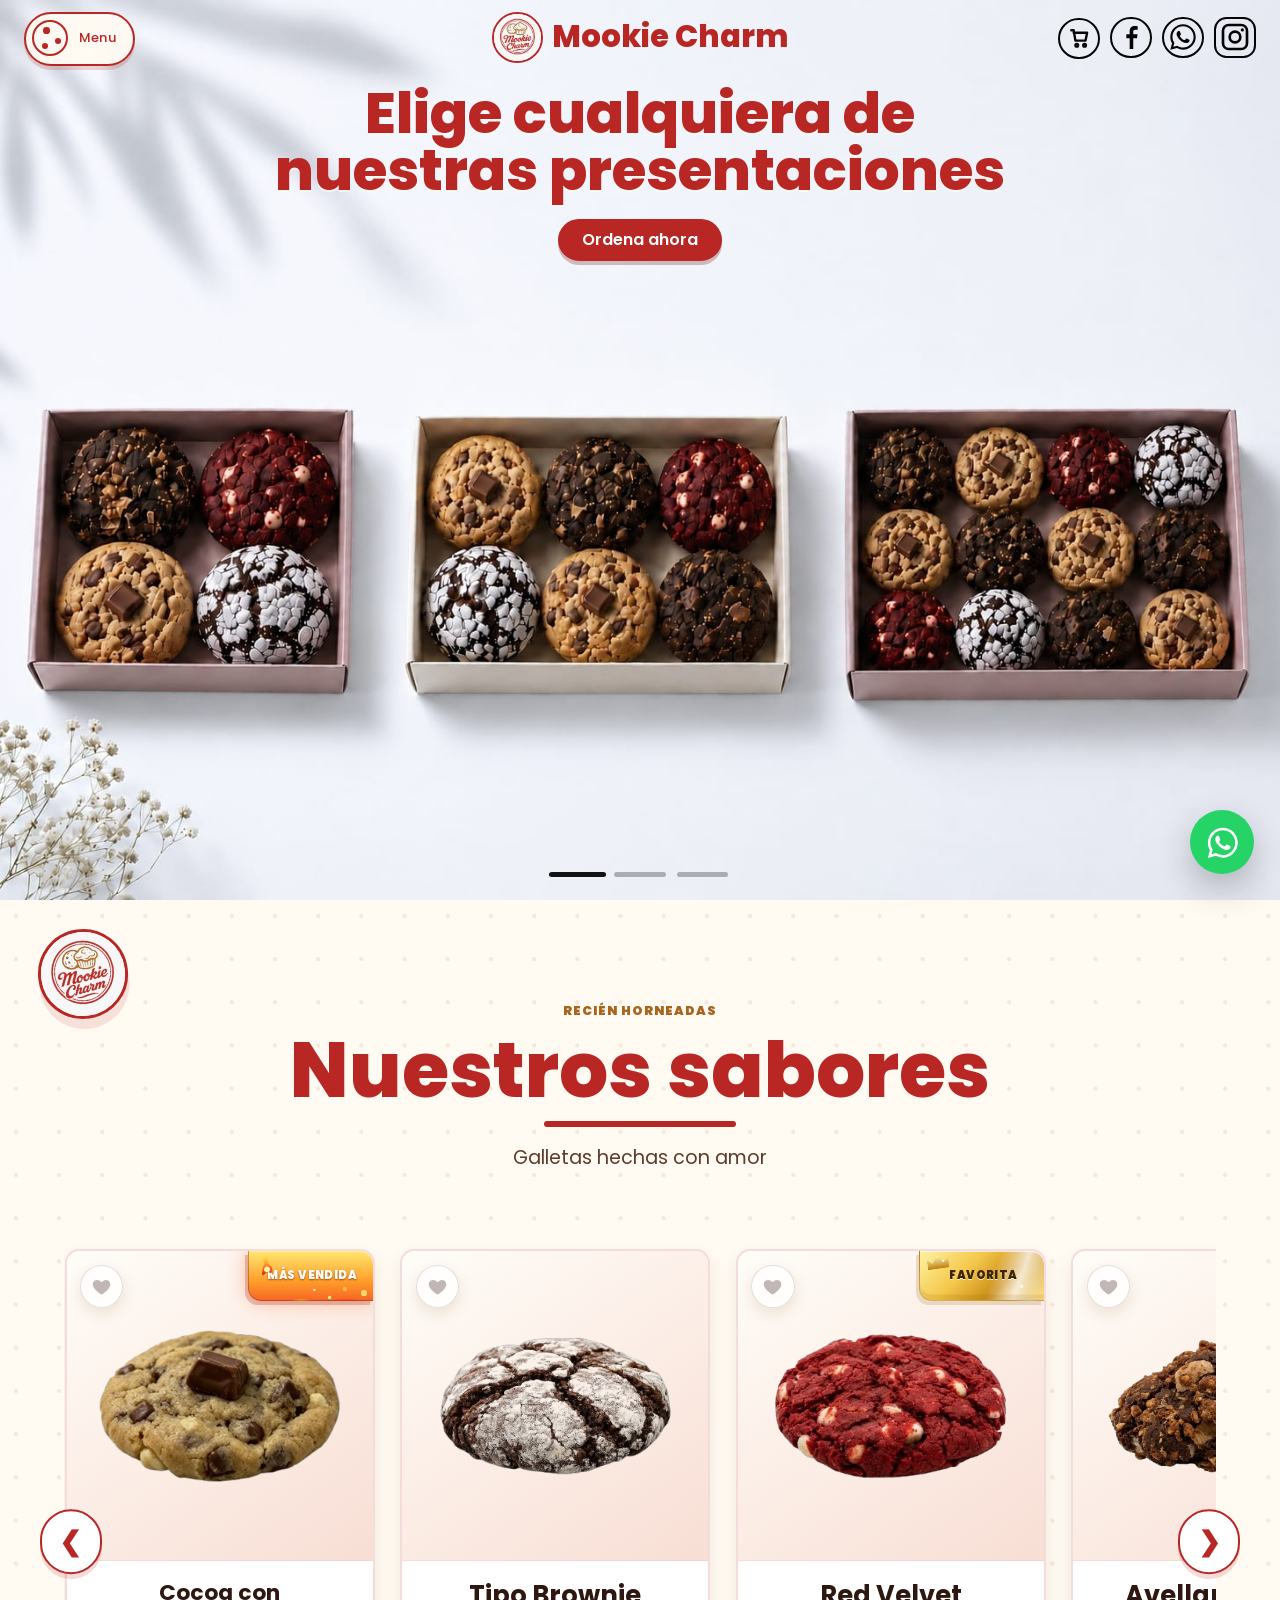
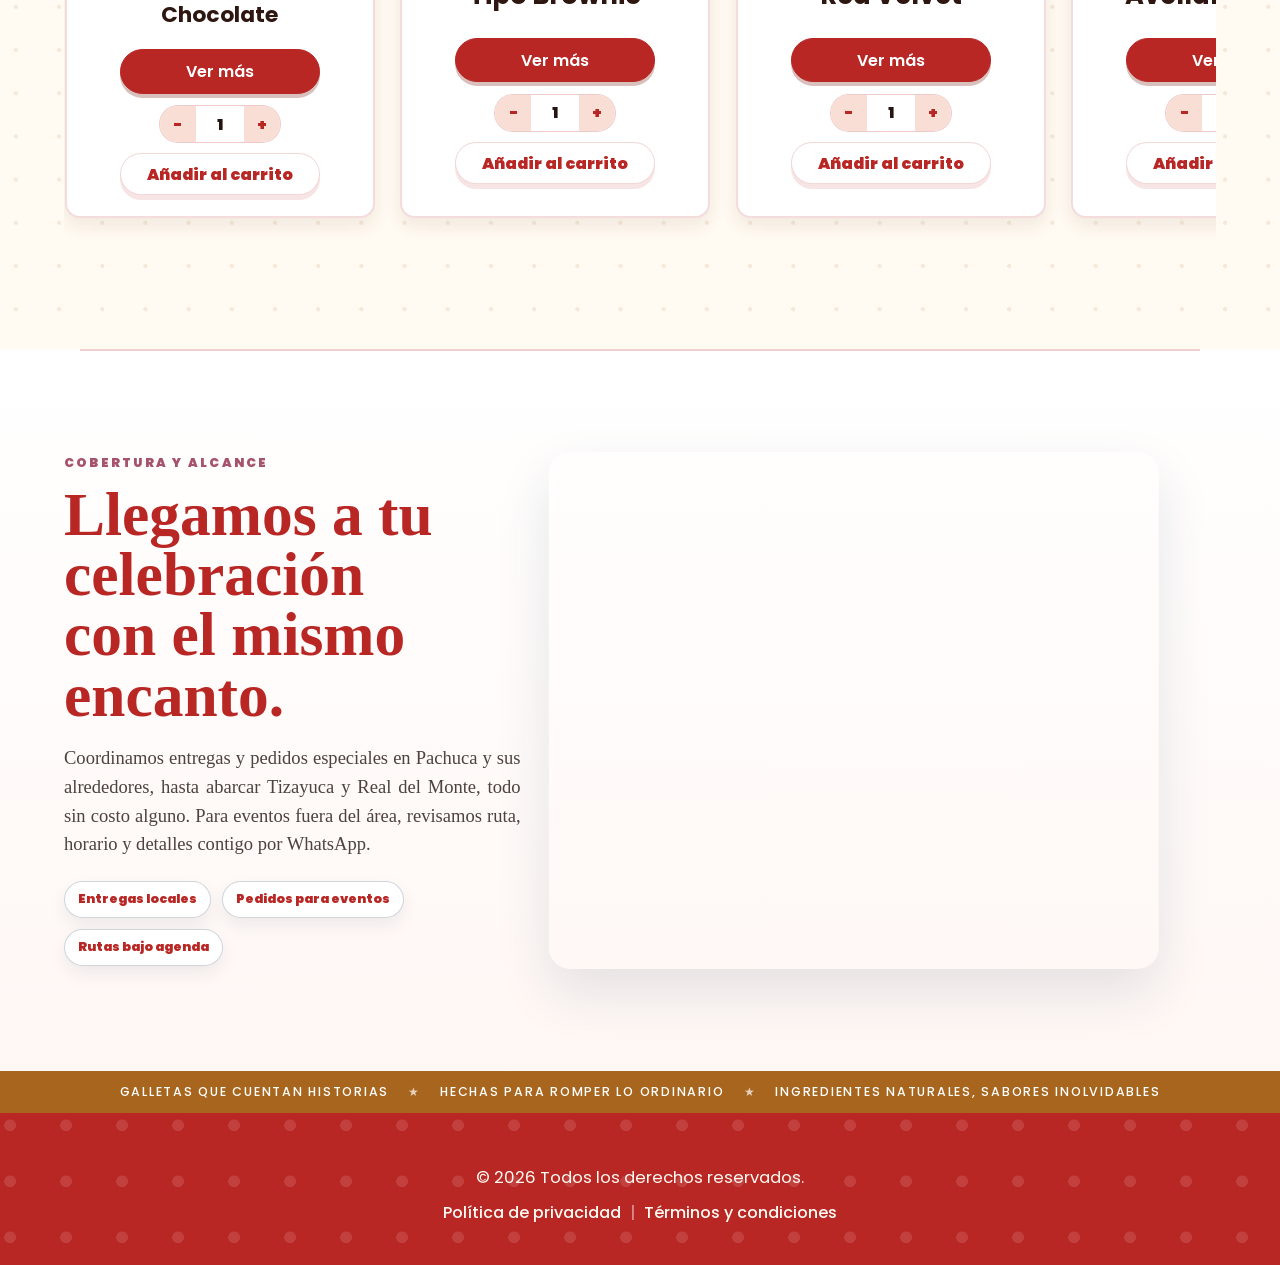
==== commit f198a7ba: "t y c, p, actualizados" ====
--- a/index.html
+++ b/index.html
@@ -89,8 +89,6 @@
         <p class="cart-production-time">Los tiempos de producci&oacute;n por galleta pueden variar.</p>
       </div>
 
-      <p class="availability-hint">Agrega una fecha para continuar.</p>
-      <button class="verify-availability" type="button" disabled>Verificar disponibilidad</button>
       <button class="cart-whatsapp" type="button" disabled>Continuar orden en WhatsApp</button>
     </div>
   </aside>
@@ -507,7 +505,6 @@
       <nav class="footer-legal" aria-label="Enlaces legales">
         <a href="politica-privacidad.html">Política de privacidad</a>
         <a href="terminos-condiciones.html">Términos y condiciones</a>
-        <a href="#">Preferencias de cookies</a>
       </nav>
     </div>
   </footer>
--- a/styles.css
+++ b/styles.css
@@ -3716,3 +3716,696 @@
     justify-content: center;
   }
 }
+
+/* Adaptacion movil del carrito: escritorio queda sin cambios */
+@media (max-width: 760px) {
+  .cart-toggle {
+    top: auto;
+    right: 0.85rem;
+    bottom: calc(5.15rem + env(safe-area-inset-bottom, 0px));
+    width: 3rem;
+    height: 3rem;
+    background: #fff;
+    border-color: var(--color-primary);
+    color: var(--color-primary);
+    box-shadow: 0 12px 28px rgba(36, 21, 15, 0.18);
+  }
+
+  body.cart-open .cart-toggle {
+    opacity: 0;
+    pointer-events: none;
+  }
+
+  .whatsapp-button {
+    right: 0.85rem;
+    bottom: calc(0.85rem + env(safe-area-inset-bottom, 0px));
+    width: 3.35rem;
+    height: 3.35rem;
+  }
+
+  .whatsapp-button svg {
+    width: 1.95rem;
+    height: 1.95rem;
+  }
+
+  .order-cart {
+    align-items: flex-end;
+    justify-content: center;
+  }
+
+  .cart-panel {
+    width: 100%;
+    height: auto;
+    max-height: min(100dvh, calc(100svh - 0.75rem));
+    border-radius: 1rem 1rem 0 0;
+    padding: 0.95rem 0.95rem calc(1.1rem + env(safe-area-inset-bottom, 0px));
+    box-shadow: 0 -18px 42px rgba(36, 21, 15, 0.2);
+    transform: translateY(100%);
+  }
+
+  .cart-header {
+    position: sticky;
+    top: 0;
+    z-index: 2;
+    margin: -0.95rem -0.95rem 0;
+    padding: 0.95rem 0.95rem 0.78rem;
+    background: var(--color-base);
+  }
+
+  .cart-header h2 {
+    font-size: 1.8rem;
+  }
+
+  .cart-close {
+    width: 2.35rem;
+    height: 2.35rem;
+  }
+
+  .cart-items {
+    gap: 0.65rem;
+    margin: 0.85rem 0;
+  }
+
+  .cart-item {
+    grid-template-columns: minmax(0, 1fr) auto;
+    gap: 0.65rem;
+    padding: 0.75rem;
+  }
+
+  .cart-item .quantity-control {
+    grid-column: 1 / -1;
+    justify-self: start;
+  }
+
+  .cart-remove {
+    grid-column: 2;
+    grid-row: 1;
+  }
+
+  .cart-form {
+    gap: 0.72rem;
+    margin-top: 0.95rem;
+  }
+
+  .cart-form input,
+  .cart-form select,
+  .cart-form textarea {
+    min-height: 2.75rem;
+    font-size: 16px;
+  }
+
+  .date-selects {
+    grid-template-columns: repeat(3, minmax(0, 1fr));
+    gap: 0.35rem;
+  }
+
+  .date-selects select {
+    padding-inline: 0.55rem;
+  }
+
+  .cart-reminder {
+    gap: 0.5rem;
+    margin-top: 0.9rem;
+    margin-bottom: 0.75rem;
+  }
+
+  .cart-reminder h3 {
+    font-size: 1.18rem;
+  }
+
+  .cart-lead-time,
+  .cart-advance-payment,
+  .cart-production-time {
+    padding: 0.65rem 0.72rem;
+    font-size: 0.78rem;
+  }
+
+  .cart-whatsapp {
+    position: sticky;
+    bottom: 0;
+    min-height: 3.05rem;
+    margin-top: 0.8rem;
+  }
+}
+
+@media (max-width: 340px) {
+  .date-selects {
+    grid-template-columns: 1fr;
+  }
+}
+
+@media (max-width: 760px) {
+  .order-cart.is-open .cart-panel {
+    transform: translateY(0);
+  }
+}
+
+/* Adaptacion general movil del sitio */
+@media (max-width: 760px) {
+  html,
+  body {
+    max-width: 100%;
+    overflow-x: hidden;
+  }
+
+  body {
+    padding-top: 0;
+  }
+
+  .scroll-brand-bar {
+    height: 4.25rem;
+    padding-inline: 0.85rem;
+  }
+
+  .brand-title {
+    max-width: calc(100vw - 9.5rem);
+    min-width: 0;
+    font-size: 1rem;
+    line-height: 1;
+  }
+
+  .brand-title span {
+    overflow: hidden;
+    max-width: 8.5rem;
+    text-overflow: ellipsis;
+    white-space: nowrap;
+  }
+
+  .brand-logo-mark {
+    flex: 0 0 auto;
+    width: 2.75rem;
+    height: 2.75rem;
+  }
+
+  .brand-socials {
+    right: 0.7rem;
+    gap: 0.28rem;
+  }
+
+  .brand-socials a {
+    width: 2rem;
+    height: 2rem;
+  }
+
+  .brand-socials svg {
+    width: 1.32rem;
+    height: 1.32rem;
+  }
+
+  .menu-toggle {
+    top: 4.9rem;
+    left: 0.85rem;
+    min-height: 2.85rem;
+    max-width: calc(100vw - 1.7rem);
+    background: rgba(255, 250, 242, 0.96);
+  }
+
+  .menu-label {
+    max-width: 5rem;
+    overflow: hidden;
+    text-overflow: ellipsis;
+    white-space: nowrap;
+  }
+
+  .side-menu {
+    padding: 1rem;
+    overflow-y: auto;
+  }
+
+  .menu-topline {
+    align-items: center;
+    gap: 0.75rem;
+  }
+
+  .menu-brand {
+    min-width: 0;
+    font-size: 1.25rem;
+  }
+
+  .close-menu {
+    flex: 0 0 auto;
+  }
+
+  .menu-stage {
+    display: block;
+    min-height: auto;
+    padding-top: 1.8rem;
+  }
+
+  .menu-links {
+    display: grid;
+    gap: 0.55rem;
+  }
+
+  .menu-links a {
+    grid-template-columns: 1.7rem minmax(0, 1fr) 3.1rem;
+    gap: 0.55rem;
+    min-height: 4.45rem;
+    padding: 0.75rem 0.35rem;
+  }
+
+  .menu-number {
+    padding-top: 0.25rem;
+  }
+
+  .menu-link-title {
+    min-width: 0;
+    font-size: clamp(1.95rem, 9.5vw, 3.1rem);
+    line-height: 0.95;
+    overflow-wrap: anywhere;
+  }
+
+  .menu-link-illustration {
+    width: 3rem;
+    height: 3rem;
+  }
+
+  .menu-crumbs {
+    display: none;
+  }
+
+  .hero {
+    min-height: 100svh;
+    padding-top: 4.25rem;
+  }
+
+  .slide {
+    background-position: center;
+  }
+
+  .slide-packages {
+    background-position: center bottom;
+  }
+
+  .special-orders-content,
+  .packages-content {
+    left: 0;
+    right: 0;
+    bottom: auto;
+    top: 50%;
+    width: 100%;
+    max-width: none;
+    padding: 0 1rem;
+    text-align: center;
+    transform: translateY(-42%);
+  }
+
+  .special-orders-content h1,
+  .packages-heading h1 {
+    max-width: 22rem;
+    margin-inline: auto;
+    font-size: clamp(2.35rem, 13vw, 4.25rem);
+    line-height: 0.9;
+    text-wrap: balance;
+  }
+
+  .special-orders-content p,
+  .packages-heading p {
+    max-width: 20rem;
+    margin-inline: auto;
+    font-size: 0.98rem;
+    line-height: 1.35;
+    text-align: center !important;
+  }
+
+  .special-orders-button,
+  .packages-button {
+    width: min(100%, 14rem);
+    min-height: 2.75rem;
+    margin-inline: auto;
+  }
+
+  .slide-lines {
+    bottom: 1rem;
+  }
+
+  .products-section {
+    padding: 4.75rem 0 4rem;
+  }
+
+  .products-heading {
+    width: min(100%, 36rem);
+    padding-inline: 1rem;
+    margin-bottom: 1.4rem;
+  }
+
+  .products-heading h1 {
+    font-size: clamp(2.25rem, 10vw, 3.5rem);
+    line-height: 0.98;
+    text-wrap: balance;
+  }
+
+  .products-heading > p:last-child {
+    font-size: 0.98rem;
+    line-height: 1.45;
+  }
+
+  .products-carousel-shell {
+    max-width: 100%;
+  }
+
+  .products-carousel {
+    gap: 0.85rem;
+    padding: 0.6rem 1rem 1.6rem;
+    scroll-padding-inline: 1rem;
+    scroll-snap-type: x mandatory;
+  }
+
+  .product-card {
+    flex: 0 0 min(86vw, 21rem);
+    min-height: auto;
+    border-radius: 1rem;
+    scroll-snap-align: center;
+  }
+
+  .product-image {
+    height: clamp(13rem, 58vw, 18rem);
+  }
+
+  .product-card-content {
+    min-height: auto;
+    padding: 1rem;
+    gap: 0.72rem;
+  }
+
+  .product-card h2,
+  .product-card-cocoa h2,
+  .product-card-butter h2 {
+    max-width: 100%;
+    margin: 0;
+    font-size: clamp(1.12rem, 5.5vw, 1.45rem);
+    line-height: 1.05;
+  }
+
+  .product-more,
+  .add-to-cart {
+    width: 100%;
+    max-width: 13.5rem;
+  }
+
+  .products-arrow {
+    display: none;
+  }
+
+  .product-detail-card {
+    width: calc(100% - 2rem);
+    padding-inline: 1rem;
+  }
+
+  .product-detail-card.is-open {
+    max-height: none;
+    padding-block: 1.35rem;
+  }
+
+  .product-detail-card h2 {
+    margin-right: 2.5rem;
+    font-size: clamp(1.55rem, 8vw, 2.25rem);
+    line-height: 1;
+  }
+
+  .product-detail-description {
+    font-size: 0.95rem;
+    line-height: 1.5;
+  }
+
+  .product-detail-highlights {
+    gap: 0.45rem;
+  }
+
+  .coverage-section {
+    padding: 4rem 1rem 4.5rem;
+  }
+
+  .coverage-inner {
+    grid-template-columns: 1fr;
+    gap: 1.5rem;
+  }
+
+  .coverage-copy {
+    text-align: center;
+  }
+
+  .coverage-copy h1 {
+    font-size: clamp(2rem, 10vw, 3.15rem);
+    line-height: 1;
+  }
+
+  .coverage-copy > p:not(.coverage-kicker) {
+    margin-inline: auto;
+    font-size: 0.98rem;
+    line-height: 1.5;
+    text-align: center !important;
+  }
+
+  .coverage-service-bar {
+    justify-content: center;
+  }
+
+  .coverage-service-bar span {
+    width: 100%;
+    justify-content: center;
+    text-align: center;
+  }
+
+  .coverage-button {
+    width: min(100%, 17rem);
+  }
+
+  .coverage-map {
+    width: 100%;
+    aspect-ratio: 1 / 0.92;
+    transform: none;
+  }
+
+  .site-footer {
+    padding-bottom: calc(4.7rem + env(safe-area-inset-bottom, 0px));
+  }
+
+  .footer-main {
+    padding: 2rem 1rem;
+  }
+
+  .footer-logo-frame {
+    width: min(22rem, 82vw);
+  }
+
+  .footer-copyright,
+  .footer-legal {
+    text-align: center !important;
+  }
+
+  .footer-legal {
+    flex-direction: column;
+    gap: 0.6rem;
+  }
+
+  .footer-legal a + a::before {
+    content: none;
+  }
+}
+
+@media (max-width: 420px) {
+  .brand-title span {
+    max-width: 6rem;
+  }
+
+  .brand-socials a {
+    width: 1.85rem;
+    height: 1.85rem;
+  }
+
+  .brand-socials svg {
+    width: 1.18rem;
+    height: 1.18rem;
+  }
+
+  .menu-links a {
+    grid-template-columns: 1.45rem minmax(0, 1fr) 2.55rem;
+  }
+
+  .menu-link-title {
+    font-size: clamp(1.65rem, 9vw, 2.45rem);
+  }
+
+  .menu-link-illustration {
+    width: 2.55rem;
+    height: 2.55rem;
+  }
+
+  .special-orders-content h1,
+  .packages-heading h1 {
+    font-size: clamp(2.05rem, 15vw, 3.45rem);
+  }
+
+  .product-card {
+    flex-basis: min(88vw, 19.5rem);
+  }
+}
+
+/* Ajustes finales mobile */
+@media (max-width: 760px) {
+  .menu-toggle {
+    top: calc(0.7rem + env(safe-area-inset-top, 0px));
+    left: 0.85rem;
+  }
+
+  .special-orders-content,
+  .packages-content {
+    top: 48%;
+    padding-inline: 1.15rem;
+  }
+}
+
+/* Paginas legales */
+.legal-page {
+  min-height: 100vh;
+  padding: clamp(7rem, 11vw, 9rem) clamp(1rem, 4vw, 3rem) clamp(3.5rem, 7vw, 6rem);
+  color: #2a1710;
+  background:
+    radial-gradient(circle at 12% 8%, rgba(216, 160, 176, 0.2) 0 0.4rem, transparent 0.45rem),
+    linear-gradient(180deg, #fffaf2 0%, #ffffff 44%, #fff8ed 100%);
+  background-size: 6rem 6rem, auto;
+}
+
+.legal-hero,
+.legal-content {
+  width: min(100%, 58rem);
+  margin-inline: auto;
+}
+
+.legal-hero {
+  margin-bottom: clamp(2rem, 4vw, 3.5rem);
+  text-align: center;
+}
+
+.legal-kicker {
+  margin: 0 0 0.75rem;
+  color: #b92725;
+  font-size: 0.78rem;
+  font-weight: 900;
+  letter-spacing: 0.2em;
+  line-height: 1.25;
+  text-align: center;
+  text-transform: uppercase;
+}
+
+.legal-hero h1 {
+  margin: 0;
+  color: #2a1710;
+  font-family: Georgia, "Times New Roman", serif;
+  font-size: clamp(2.7rem, 8vw, 5.6rem);
+  line-height: 0.92;
+  text-align: center;
+}
+
+.legal-updated {
+  margin: 1rem 0 1.35rem;
+  color: #b92725;
+  font-weight: 800;
+  text-align: center;
+}
+
+.legal-hero p:last-child {
+  max-width: 48rem;
+  margin-inline: auto;
+  color: rgba(42, 23, 16, 0.78);
+  font-size: clamp(0.98rem, 1.5vw, 1.08rem);
+  line-height: 1.7;
+  text-align: center;
+}
+
+.legal-content {
+  display: grid;
+  gap: 1rem;
+}
+
+.legal-content article {
+  padding: clamp(1.1rem, 2.6vw, 1.6rem) 0;
+  border-top: 1px solid rgba(185, 39, 37, 0.18);
+}
+
+.legal-content h2 {
+  margin: 0 0 0.85rem;
+  color: #b92725;
+  font-size: clamp(1.12rem, 2.2vw, 1.45rem);
+  letter-spacing: 0.04em;
+  line-height: 1.25;
+  text-transform: uppercase;
+}
+
+.legal-content h3 {
+  margin: 1.1rem 0 0.45rem;
+  color: #2a1710;
+  font-size: 0.96rem;
+  letter-spacing: 0.08em;
+  line-height: 1.3;
+  text-transform: uppercase;
+}
+
+.legal-content p,
+.legal-content li,
+.legal-details dd,
+.legal-details dt {
+  color: rgba(42, 23, 16, 0.82);
+  font-size: 0.98rem;
+  line-height: 1.72;
+  text-align: left;
+}
+
+.legal-content p {
+  margin: 0.65rem 0;
+}
+
+.legal-content ul {
+  display: grid;
+  gap: 0.35rem;
+  margin: 0.75rem 0 1rem;
+  padding-left: 1.2rem;
+}
+
+.legal-content li::marker {
+  color: #b92725;
+}
+
+.legal-content a {
+  color: #b92725;
+  font-weight: 800;
+}
+
+.legal-details {
+  display: grid;
+  gap: 0.65rem;
+  margin: 1rem 0;
+}
+
+.legal-details div {
+  display: grid;
+  grid-template-columns: minmax(8rem, 0.35fr) minmax(0, 1fr);
+  gap: 0.8rem;
+  padding: 0.75rem 0;
+  border-bottom: 1px solid rgba(185, 39, 37, 0.12);
+}
+
+.legal-details dt {
+  color: #2a1710;
+  font-weight: 900;
+}
+
+.legal-details dd {
+  margin: 0;
+}
+
+@media (max-width: 760px) {
+  .legal-page {
+    padding: 6.5rem 1rem 3.5rem;
+  }
+
+  .legal-content article {
+    padding-block: 1.2rem;
+  }
+
+  .legal-details div {
+    grid-template-columns: 1fr;
+    gap: 0.2rem;
+  }
+}
